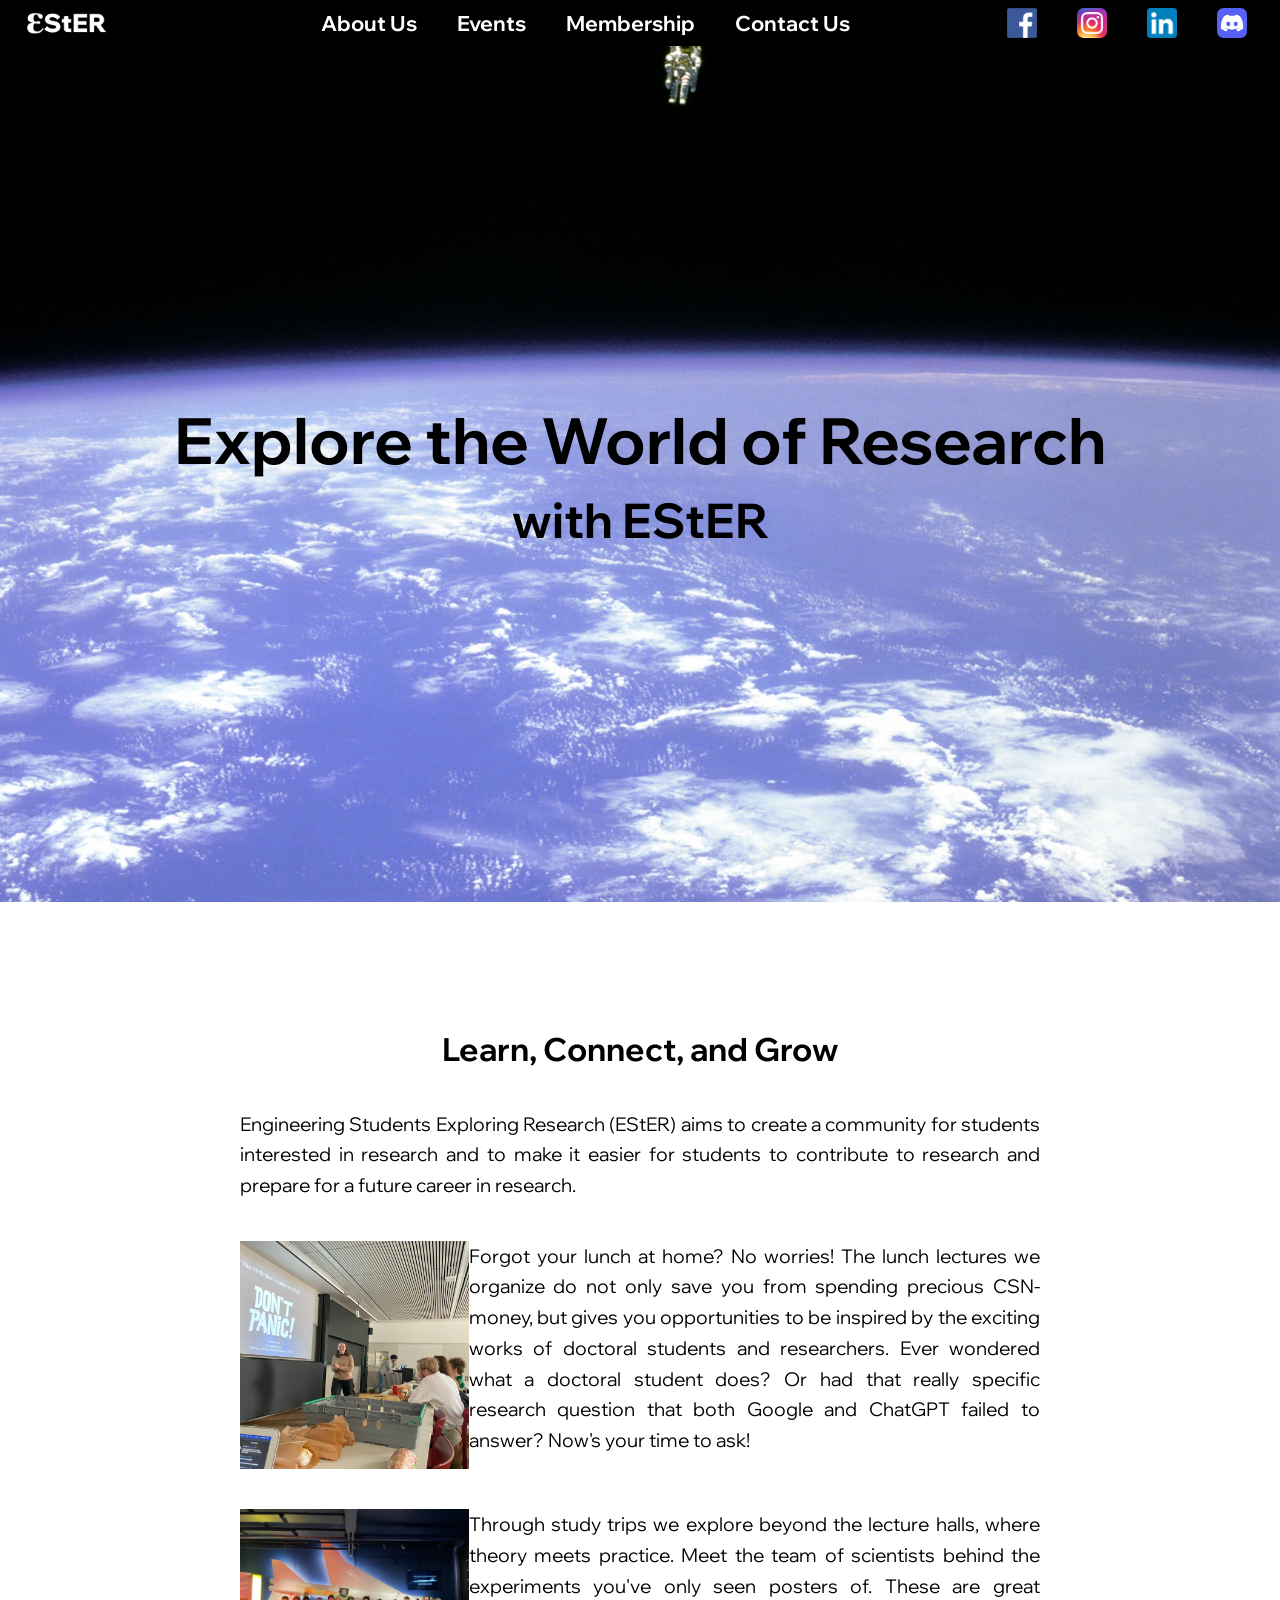
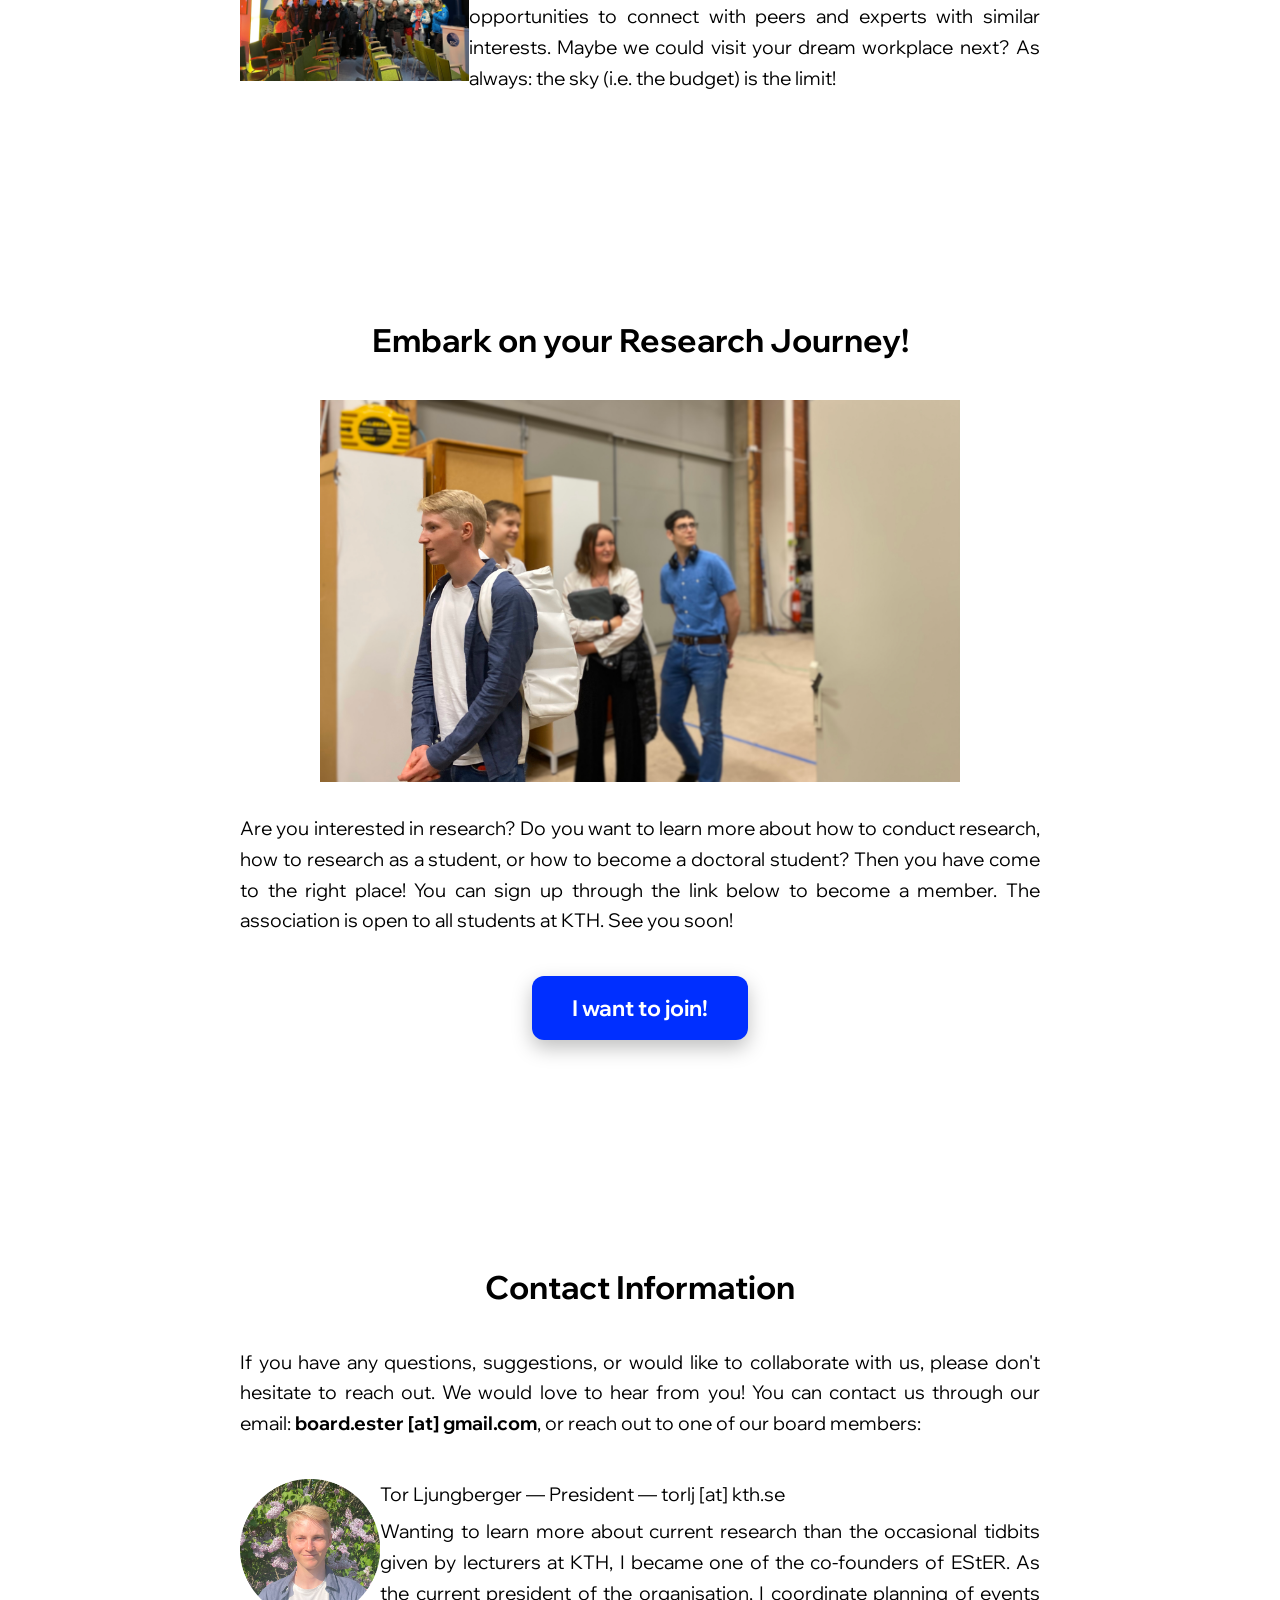
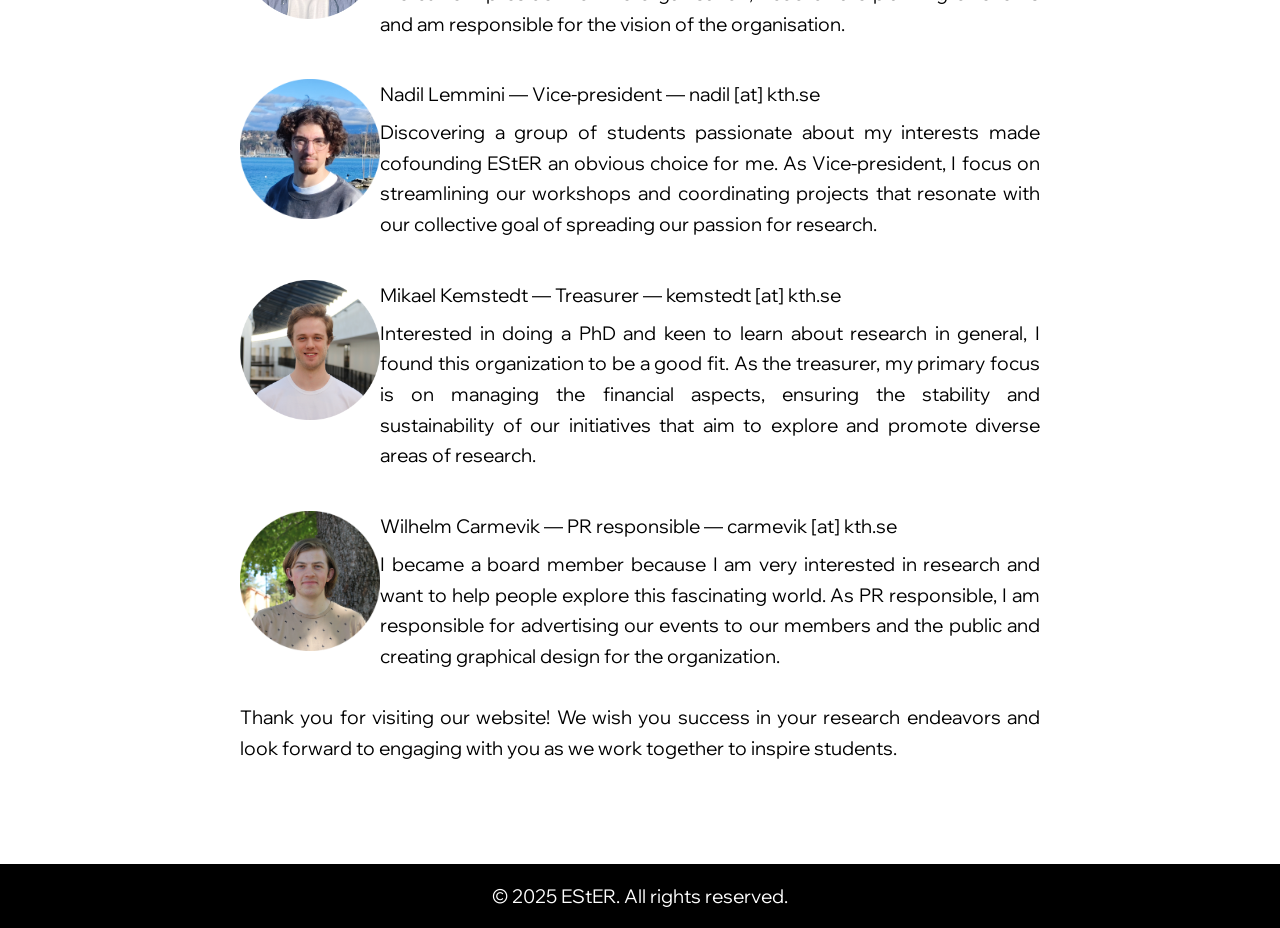
==== index.html @ 5046c877 "Restructuring" ====
<!DOCTYPE html>
<html lang="en">
  <head>
    <meta charset="UTF-8" />
    <meta name="viewport" content="width=device-width, initial-scale=1.0" />
    <title>EStER - Engineering Students Exploring Research</title>
    <link rel="stylesheet" href="css/base.css" />
    <link rel="stylesheet" href="css/header.css" />
    <link rel="stylesheet" href="css/layout.css" />
    <link rel="stylesheet" href="css/styles.css" />
    <script defer src="script.js"></script>
  </head>

  <body>
    <header>
      <div class="header-container">
        <img id="logo" src="assets/images/logo.png" alt="logo" />
        <nav>
          <a href="#AboutUs">About Us</a>
          <a href="events.html">Events</a>
          <a href="#Membership">Membership</a>
          <a href="#ContactUs">Contact Us</a>
          <div class="social-media-links">
            <a href="https://www.facebook.com/ester.kth" target="_blank">
              <img src="assets/images/facebook_icon.png" alt="Facebook" />
            </a>
            <a href="https://www.instagram.com/ester.kth" target="_blank">
              <img src="assets/images/instagram_icon.png" alt="Instagram" />
            </a>
            <a href="https://www.linkedin.com/company/esterkth" target="_blank">
              <img src="assets/images/linkedin_icon.png" alt="LinkedIn" />
            </a>
            <a href="https://discord.gg/nryDUjJguH" target="_blank">
              <img src="assets/images/discord_icon.png" alt="Discord" />
            </a>
            <!-- Add other social media links here -->
          </div>
        </nav>
        <div class="hamburger">
          <div></div>
          <div></div>
          <div></div>
        </div>
      </div>
    </header>
    <main>
      <section class="banner">
        <h1>Explore the World of Research</h1>
        <h2>with EStER</h2>
      </section>
      <section id="AboutUs">
        <h2>Learn, Connect, and Grow</h2>
        <div class="content-wrapper">
          <p>
            Engineering Students Exploring Research (EStER) aims to create a
            community for students interested in research and to make it easier
            for students to contribute to research and prepare for a future
            career in research.
          </p>
          <div class="image-text-container">
            <div>
              <img src="assets/images/lunchlecture.jpg" alt="AboutUsImage" />
            </div>
            <div>
              <p>
                Forgot your lunch at home? No worries! The lunch lectures we
                organize do not only save you from spending precious CSN-money,
                but gives you opportunities to be inspired by the exciting works
                of doctoral students and researchers. Ever wondered what a
                doctoral student does? Or had that really specific research
                question that both Google and ChatGPT failed to answer? Now's
                your time to ask!
              </p>
            </div>
          </div>
          <div class="image-text-container">
            <div>
              <img src="assets/images/studytrip.jpg" alt="AboutUsImage2" />
            </div>
            <div>
              <p>
                Through study trips we explore beyond the lecture halls, where
                theory meets practice. Meet the team of scientists behind the
                experiments you've only seen posters of. These are great
                opportunities to connect with peers and experts with similar
                interests. Maybe we could visit your dream workplace next? As
                always: the sky (i.e. the budget) is the limit!
              </p>
            </div>
          </div>
        </div>
      </section>
      <section id="Membership">
        <h2>Embark on your Research Journey!</h2>
        <div class="content-wrapper">
          <div style="text-align: center">
            <img
              src="assets/images/membership_blurred.jpg"
              alt="MembershipImage"
              style="display: block; margin: 0 auto; height: auto; width: 640px"
            />
          </div>
          <p>
            <br />Are you interested in research? Do you want to learn more
            about how to conduct research, how to research as a student, or how
            to become a doctoral student? Then you have come to the right place!
            You can sign up through the link below to become a member. The
            association is open to all students at KTH. See you soon!
          </p>
          <div
            id="signin-container"
            style="text-align: center; margin-top: 20px"
          >
            <a
              href="https://ebas.ungaforskare.se/blimedlem/EStER"
              class="join-button"
              >I want to join!</a
            >
          </div>
        </div>
      </section>
      <section id="ContactUs">
        <h2>Contact Information</h2>
        <div class="content-wrapper">
          <p>
            If you have any questions, suggestions, or would like to collaborate
            with us, please don't hesitate to reach out. We would love to hear
            from you! You can contact us through our email:
            <strong>board.ester [at] gmail.com</strong>, or reach out to one of
            our board members:<br />
          </p>
          <div class="image-text-container">
            <div>
              <img
                src="assets/images/profilepic_tor.png"
                alt="AboutUsImage"
                style="width: 150px"
              />
            </div>
            <div>
              <p style="margin-bottom: 7px">
                Tor Ljungberger &mdash; President &mdash; torlj [at] kth.se
              </p>
              <p style="margin-top: 0">
                Wanting to learn more about current research than the occasional
                tidbits given by lecturers at KTH, I became one of the
                co-founders of EStER. As the current president of the
                organisation, I coordinate planning of events and am responsible
                for the vision of the organisation.
              </p>
            </div>
          </div>
          <div class="image-text-container">
            <div>
              <img
                src="assets/images/profilepic_nadil.png"
                alt="AboutUsImage"
                style="width: 150px"
              />
            </div>
            <div>
              <p style="margin-bottom: 7px">
                Nadil Lemmini &mdash; Vice-president &mdash; nadil [at] kth.se
              </p>
              <p style="margin-top: 0">
                Discovering a group of students passionate about my interests
                made cofounding EStER an obvious choice for me. As
                Vice-president, I focus on streamlining our workshops and
                coordinating projects that resonate with our collective goal of
                spreading our passion for research.
              </p>
            </div>
          </div>
          <div class="image-text-container">
            <div>
              <img
                src="assets/images/profilepic_mikael.png"
                alt="AboutUsImage"
                style="width: 150px"
              />
            </div>
            <div>
              <p style="margin-bottom: 7px">
                Mikael Kemstedt &mdash; Treasurer &mdash; kemstedt [at] kth.se
              </p>
              <p style="margin-top: 0">
                Interested in doing a PhD and keen to learn about research in
                general, I found this organization to be a good fit. As the
                treasurer, my primary focus is on managing the financial
                aspects, ensuring the stability and sustainability of our
                initiatives that aim to explore and promote diverse areas of
                research.
              </p>
            </div>
          </div>
          <div class="image-text-container">
            <div>
              <img
                src="assets/images/profilepic_wilhelm.png"
                alt="AboutUsImage"
                style="width: 150px"
              />
            </div>
            <div>
              <p style="margin-bottom: 7px">
                Wilhelm Carmevik &mdash; PR responsible &mdash; carmevik [at]
                kth.se
              </p>
              <p style="margin-top: 0">
                I became a board member because I am very interested in research
                and want to help people explore this fascinating world. As PR
                responsible, I am responsible for advertising our events to our
                members and the public and creating graphical design for the
                organization.
              </p>
            </div>
          </div>
        </div>
        <p>
          <br />Thank you for visiting our website! We wish you success in your
          research endeavors and look forward to engaging with you as we work
          together to inspire students.
        </p>
      </section>
    </main>
    <footer>
      <p>&copy; 2025 EStER. All rights reserved.</p>
    </footer>
  </body>
</html>
---- css/base.css ----
@font-face {
  font-family: "WixMadeforDisplay-VariableFont";
  src: url("../assets/fonts/WixMadeforDisplay-VariableFont_wght.ttf");
}

body {
  margin: 0;
  padding: 0;
  font-family: "WixMadeforDisplay-VariableFont";
}


section {
  padding: 100px 0;
}

section h1 {
  text-align: center; 
  font-size: 64px; 
  margin-top: 50px; 
  margin-bottom: 50px; 
}

section h2 {
  font-size: 2em;
  margin-bottom: 40px;
  text-align: center;
}

section p {
  font-size: 1.2em;
  line-height: 1.6;
  max-width: 800px;
  margin: 0 auto;
  text-align: justify;
}


footer {
  background-color: #000000;
  padding: 20px 0;
  color: #fff;
  text-align: center;
}

footer p {
  margin: 0;
  font-size: 1.2em;
}

img {
  max-width: 100%;
  height: auto;
  display: block;
}
---- css/header.css ----
header {
  background-color: #000000;
  font-family: "WixMadeforDisplay-VariableFont";
  color: #ffffff;
  position: fixed;
  top: 0;
  left: 0;
  width: 100%;
  z-index: 10;
}

.header-container {
  display: flex;
  align-items: center;
  position: relative;
  height: 100%;
  padding: 0 220px 0 20px;
}

nav {
  display: flex;
  justify-content: center;
  align-items: center;
  margin: 0 auto;
}

nav a {
  position: relative;
  margin: 10px 20px;
  color: #ffffff;
  text-decoration: none;
  font-weight: bold;
  font-size: 21px;
}

nav a::before,
nav a:hover::before {
  content: "";
  display: inline-block;
  position: absolute;
  bottom: 0;
  left: 0;
  width: 0;
  height: 4px;
  background-color: #002fff;
  transition: width 0.3s ease;
}

nav :not(.active):hover::before {
  width: calc(100% - 6px);
  margin: 0 3px;
}

nav a.active::before {
  width: calc(100% - 6px);
  margin: 0 3px;
}

.hamburger {
  display: none;
  cursor: pointer;
}

.toggle div:nth-child(1) {
  transform: translateY(11px) rotate(45deg);
}

.toggle div:nth-child(2) {
  opacity: 0;
}

.toggle div:nth-child(3) {
  transform: translateY(-11px) rotate(-45deg);
}

#logo {
  width: 90px;
  transition: transform 0.3s ease;
  transition: background-color 0.3s ease;
  cursor: pointer;
}
#logo:hover {
  transform: scale(1.1);
}
.logo-link {
  display: inline-block;
  text-decoration: none;
}

.social-media-links {
  display: flex;
  align-items: center;
  position: absolute;
  right: 1%;
  top: 50%;
  transform: translateY(-50%);
  padding: 0px;
}

.social-media-links img {
  width: 2.2vw;
  min-width: 30px;
  max-width: 40px;
  height: auto;
}

nav .social-media-links a:hover::before {
  width: 0;
}
---- css/layout.css ----
.banner {
  position: relative;
  height: calc(78vh - var(--header-height, 80px));
  margin-top: var(--header-height, 80px);
  display: flex;
  align-items: center;
  justify-content: center;
  flex-direction: column;
  text-align: center;
  background-image: url("../assets/images/background.jpg"); 
  background-size: cover; 
  background-position: center;
}

.banner h1 {
  font-size: 4em;
  margin: 0;
  text-align: center;
  margin-bottom: 10px;
}

.banner h2 {
  font-size: 3em;
  margin: 0;
  text-align: center;
}


.image-text-container {
  display: flex;
  align-items: flex-start;
}

.image-text-container img {
  width: 300px;
  margin-right: 20px; 
  margin-top: 40px; 
  gap: 20px;
}

.content-wrapper {
  max-width: 800px; 
  margin: 0 auto; 
}

.image-text-container p {
  text-align: justify;
  margin-top: 40px; 
}

/* Tablets & tiny computers */
@media screen and (max-width: 1024px) {
  .social-media-links {
    display: flex
    margin-left: 20px;
  }

  nav a {
    font-size: 18px;
  }
}


/* Mobile */
@media screen and (max-width: 768px) {
  .header-container {
    padding: 0 15px;
    justify-content: space-between;

    padding-top: 10px;
    padding-bottom: 10px;
  }

  section {
    padding: 80px 0;
  }

  .hamburger {
    display: flex;
    z-index: 100;
    flex-direction: column;
    justify-content: space-between;
    cursor: pointer;

    
    width: 30px;
    height: 25px;
  }

  
  .hamburger div {
    width: 25px; 
    height: 3px;   
    background-color: white; 
    transition: all 0.3s ease;
  }

  nav {
    position: fixed;
    top: -100%;
    right: 0;
    width: 100%;
    height: 100%;
    background-color: #000;
    flex-direction: column;
    justify-content: center;
    transition: top 0.25s ease-in-out;
    z-index: 99;
  }

  nav.nav-active {
    top: 0;
  }

  nav a {
    font-size: clamp(30px, 7vw, 40px);
    margin: 20px 40px;
  }

  nav .social-media-links {
    position: static; 
    transform: none;
    margin-top: 40px; 

    display: flex;
    justify-content: center;
    gap: clamp(10px, 7vw, 30px);
    width: 100%;
    height: 5%;
  }
  
  nav .social-media-links a {
    margin: 0;
    padding: 0;
    display: inline-flex;
  }

  nav .social-media-links img {
    width: 100%;
    height: 100%;
    display block;
  }

  .banner h1 { font-size: 2.5em; }
  .banner h2 { font-size: 1.8em; }
  section h1 { font-size: 36px; }
  section p { text-align: left; }

  .image-text-container {
      flex-direction: column;
      align-items: center;
  }
  .image-text-container img {
      width: 100%;
      max-width: 300px;
  }
}
---- css/styles.css ----
#signin-container {
  background-image: url("../assets/images/membership_button.jpg");
}

#signin-link {
  text-decoration: none; /* Optional: This will remove the underline from the link */
  color: rgb(
    0,
    0,
    0
  ); /* Change the color of the text to ensure it is visible against your background image */
}

.signin-button {
  display: inline-block;
  padding: 10px 20px;
  background-color: blue;
  color: white;
  text-decoration: none;
  border-radius: 5px;
  font-size: 18px;
  border: none;
  cursor: pointer;
}

.join-button {
  margin-top: 20px;
  display: inline-block;
  padding: 18px 40px;
  background-color: #002fff;
  color: white;
  font-size: 22px;
  font-weight: bold;
  text-decoration: none;
  border-radius: 12px;
  box-shadow: 0 8px 20px rgba(0, 0, 0, 0.25);
  transition: transform 0.2s ease, background-color 0.3s ease;
}

.join-button:hover {
  transform: scale(1.05);
}

.join-button {
  margin-top: 20px;
  display: inline-block;
  padding: 18px 40px; /* bigger padding = bigger button */
  background-color: #002fff; /* bright standout color (orange/red) */
  color: white;
  font-size: 22px; /* larger text */
  font-weight: bold; /* makes it pop */
  text-decoration: none;
  border-radius: 12px; /* rounder edges */
  box-shadow: 0 8px 20px rgba(0, 0, 0, 0.25); /* shadow to "lift" it */
  transition: transform 0.2s ease, background-color 0.3s ease;
}

.join-button:hover {
  /*background-color: #ffffff;      /* darker hover color */
  transform: scale(1.05); /* slight zoom effect */
}
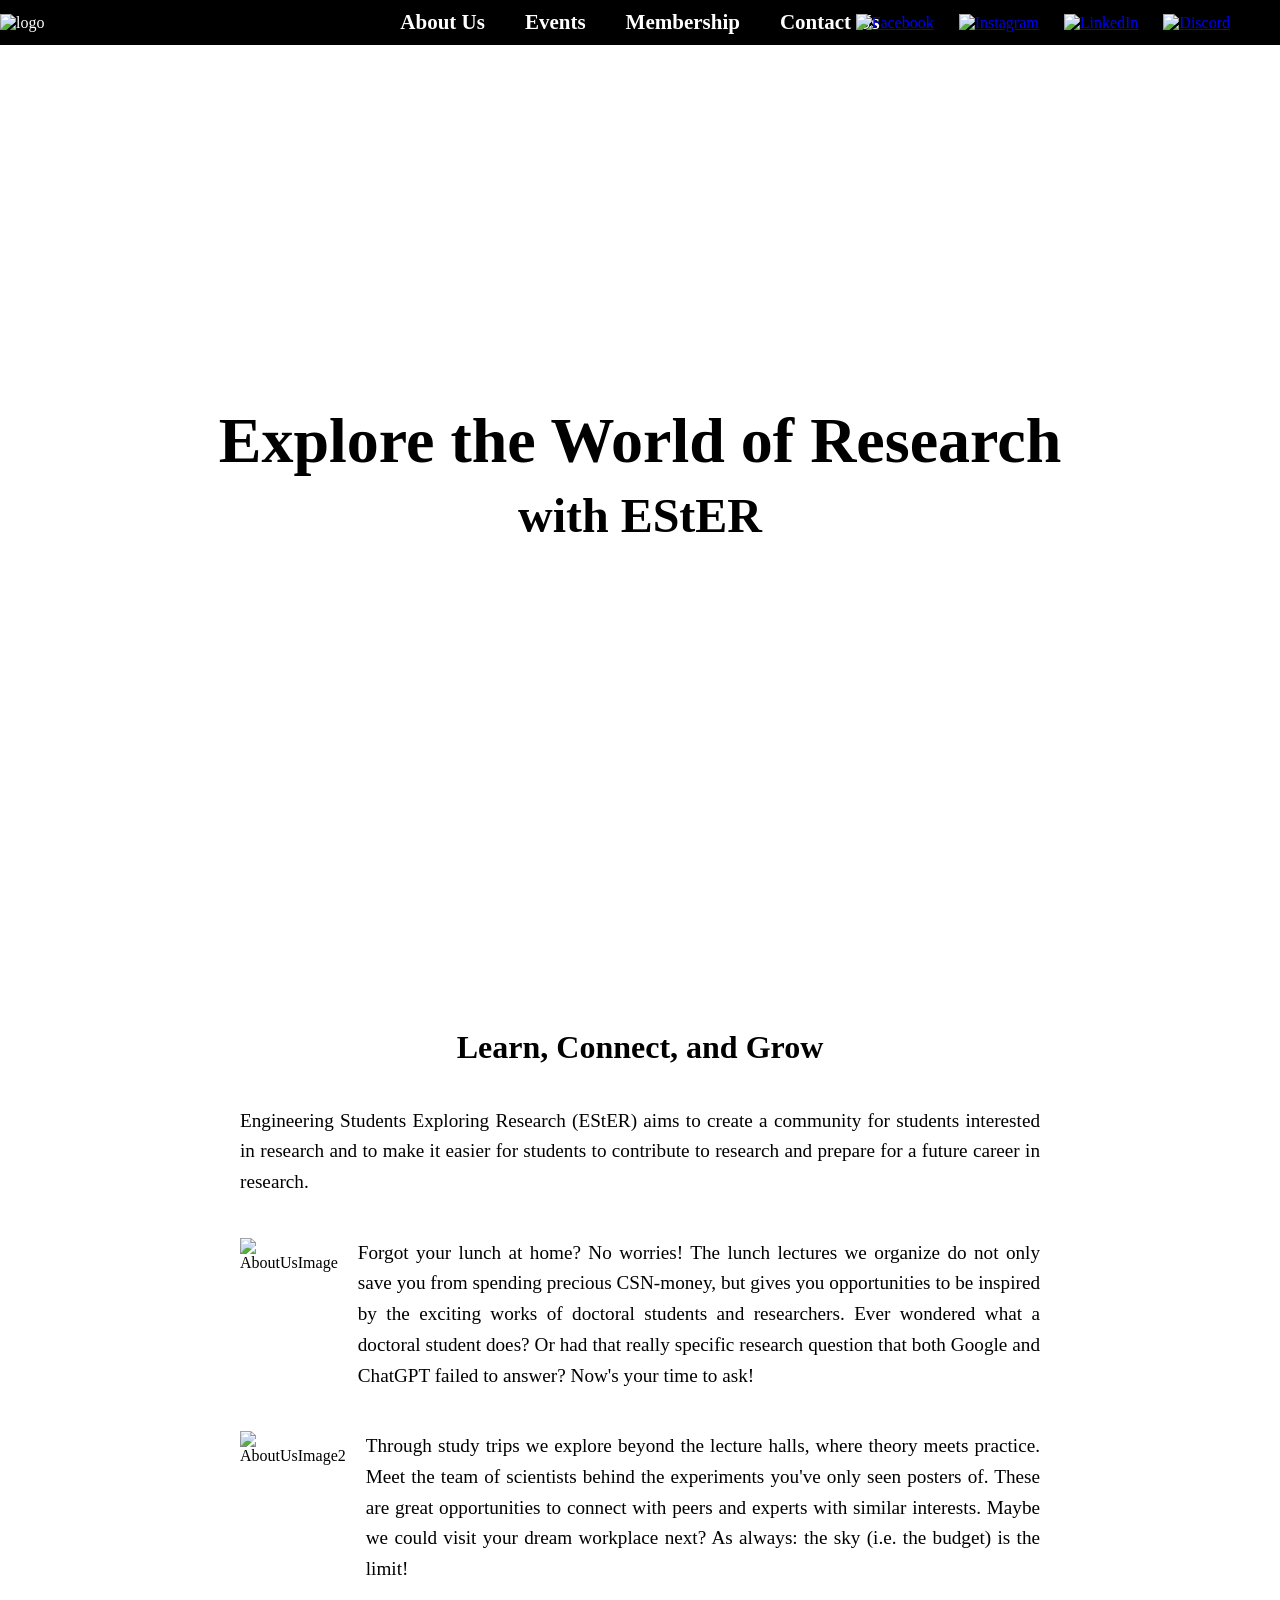
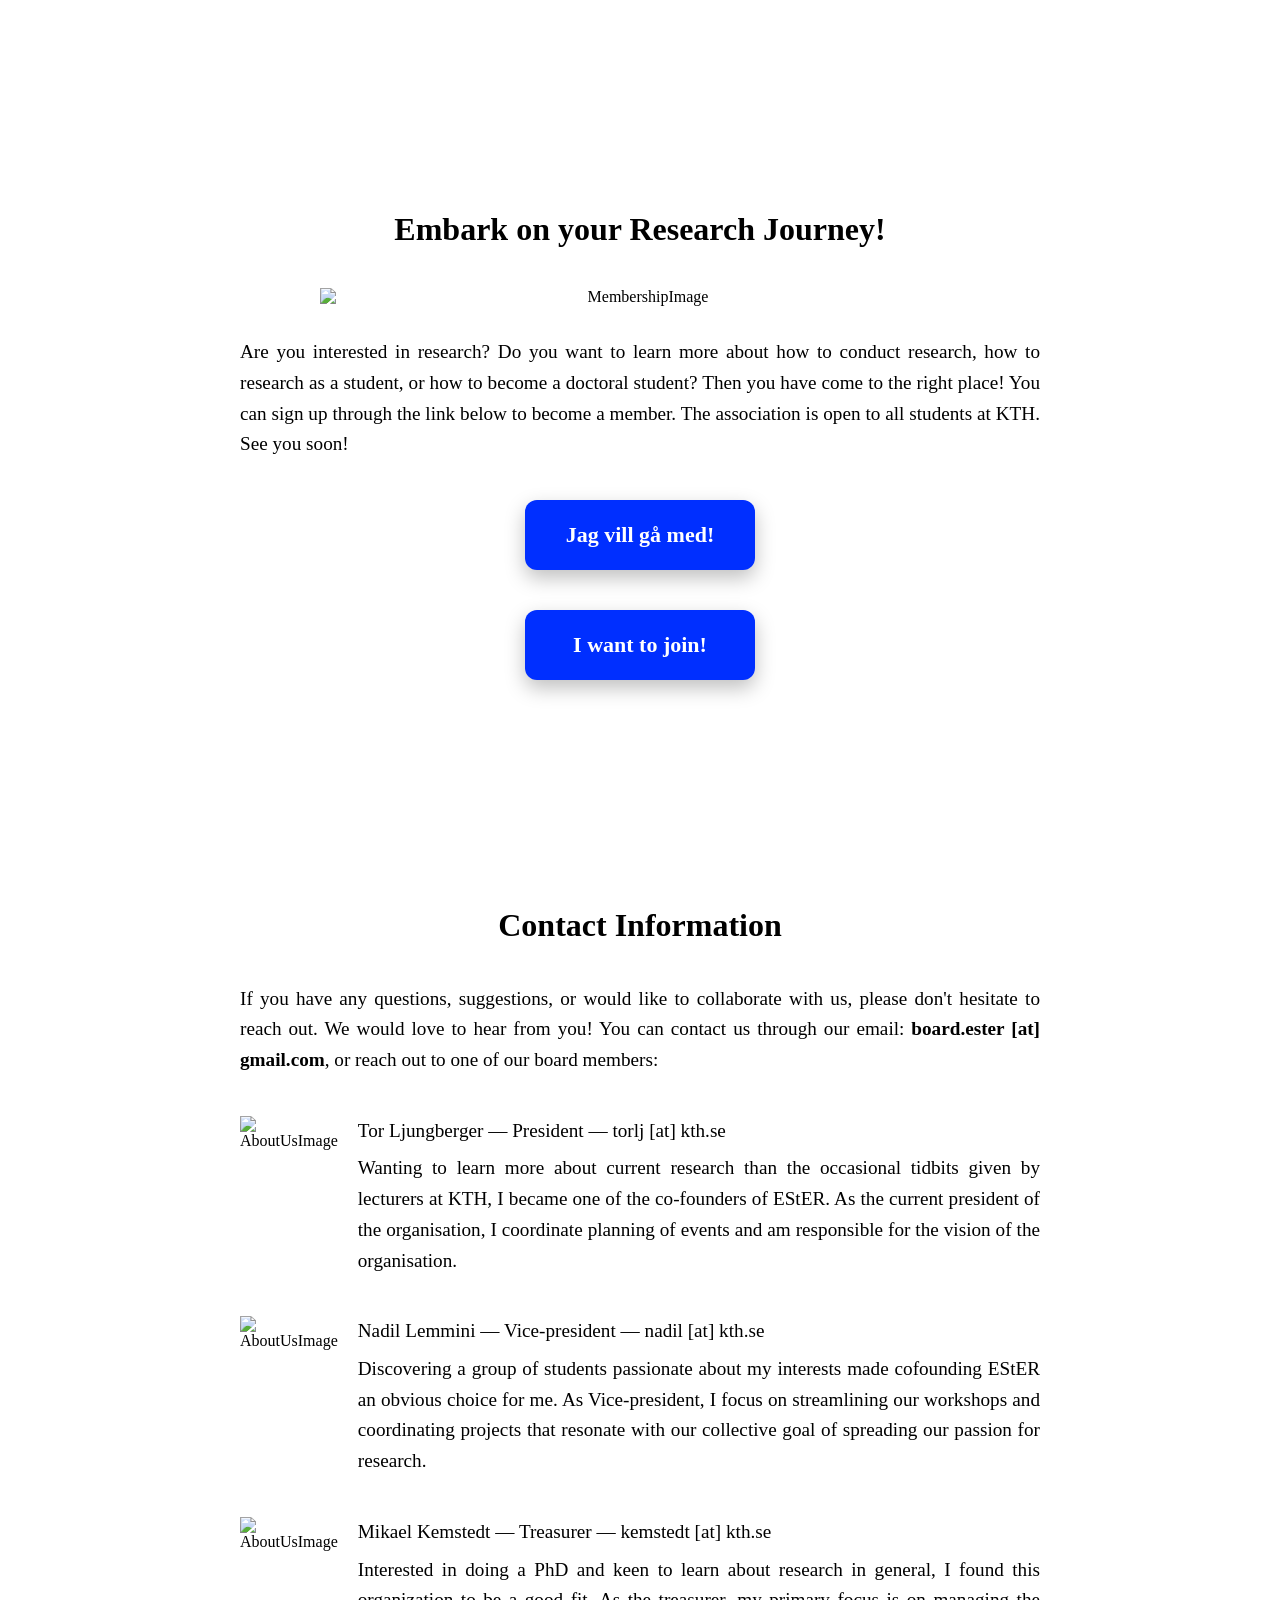
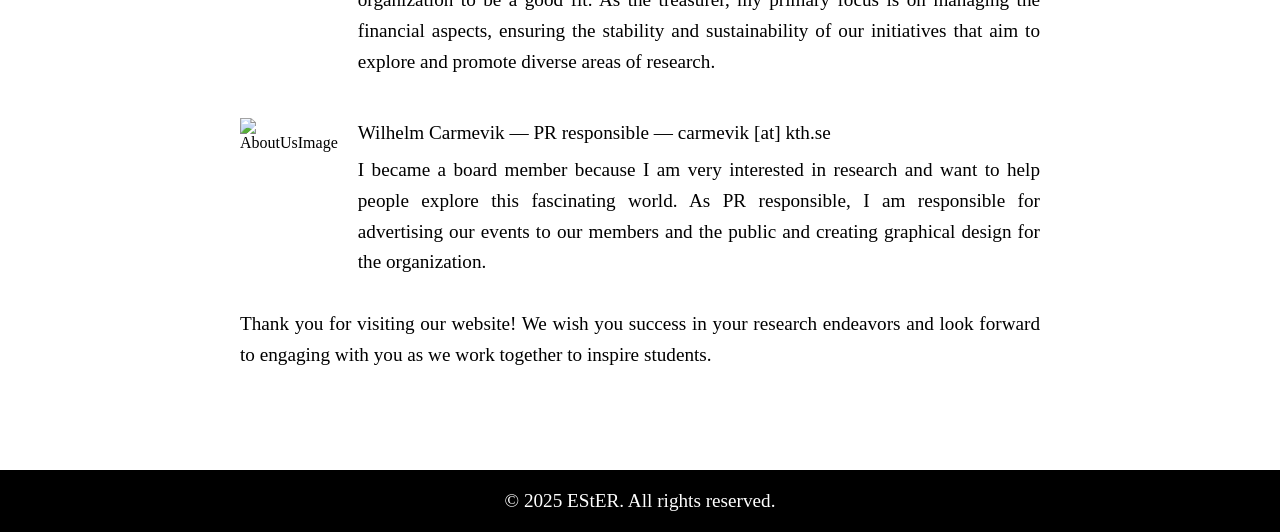
==== commit afee4d82: "Added the two latest events Fixed bug with menu Added the english sign up button" ====
--- a/index.html
+++ b/index.html
@@ -1,45 +1,40 @@
 <!DOCTYPE html>
 <html lang="en">
-  <head>
-    <meta charset="UTF-8" />
-    <meta name="viewport" content="width=device-width, initial-scale=1.0" />
+
+<head>
+    <meta charset="UTF-8">
+    <meta name="viewport" content="width=device-width, initial-scale=1.0">
     <title>EStER - Engineering Students Exploring Research</title>
-    <link rel="stylesheet" href="css/base.css" />
-    <link rel="stylesheet" href="css/header.css" />
-    <link rel="stylesheet" href="css/layout.css" />
-    <link rel="stylesheet" href="css/styles.css" />
+    <link rel="stylesheet" href="styles.css">
     <script defer src="script.js"></script>
-  </head>
+</head>
 
-  <body>
+<body>
     <header>
       <div class="header-container">
-        <img id="logo" src="assets/images/logo.png" alt="logo" />
+        <img id="logo" src="Pictures/logo.png" alt="logo">
         <nav>
           <a href="#AboutUs">About Us</a>
           <a href="events.html">Events</a>
           <a href="#Membership">Membership</a>
           <a href="#ContactUs">Contact Us</a>
-          <div class="social-media-links">
-            <a href="https://www.facebook.com/ester.kth" target="_blank">
-              <img src="assets/images/facebook_icon.png" alt="Facebook" />
-            </a>
-            <a href="https://www.instagram.com/ester.kth" target="_blank">
-              <img src="assets/images/instagram_icon.png" alt="Instagram" />
-            </a>
-            <a href="https://www.linkedin.com/company/esterkth" target="_blank">
-              <img src="assets/images/linkedin_icon.png" alt="LinkedIn" />
-            </a>
-            <a href="https://discord.gg/nryDUjJguH" target="_blank">
-              <img src="assets/images/discord_icon.png" alt="Discord" />
-            </a>
-            <!-- Add other social media links here -->
-          </div>
         </nav>
-        <div class="hamburger">
-          <div></div>
-          <div></div>
-          <div></div>
+        <div style="width:10%;"><!-- This empty div will balance the logo --></div>
+
+        <div class="social-media-links">
+          <a href="https://www.facebook.com/ester.kth" target="_blank">
+            <img src="Pictures/facebook_icon.png" alt="Facebook">
+          </a> 
+          <a href="https://www.instagram.com/ester.kth" target="_blank">
+            <img src="Pictures/instagram_icon.png" alt="Instagram">
+          </a>
+          <a href="https://www.linkedin.com/company/esterkth" target="_blank">
+            <img src="Pictures/linkedin_icon.png" alt="LinkedIn">
+          </a>
+          <a href="https://discord.gg/nryDUjJguH" target="_blank">
+            <img src="Pictures/discord_icon.png" alt="Discord">
+          </a>
+          <!-- Add other social media links here -->
         </div>
       </div>
     </header>
@@ -49,43 +44,24 @@
         <h2>with EStER</h2>
       </section>
       <section id="AboutUs">
-        <h2>Learn, Connect, and Grow</h2>
+        <h2>Learn, Connect, and Grow</h2> 
         <div class="content-wrapper">
-          <p>
-            Engineering Students Exploring Research (EStER) aims to create a
-            community for students interested in research and to make it easier
-            for students to contribute to research and prepare for a future
-            career in research.
-          </p>
+          <p> Engineering Students Exploring Research (EStER) aims to create a community for students interested in research and to make it easier for students to contribute to research and prepare for a future career in research. </p>
           <div class="image-text-container">
             <div>
-              <img src="assets/images/lunchlecture.jpg" alt="AboutUsImage" />
+              <img src="Pictures/lunchlecture.jpg" alt="AboutUsImage">
             </div>
             <div>
-              <p>
-                Forgot your lunch at home? No worries! The lunch lectures we
-                organize do not only save you from spending precious CSN-money,
-                but gives you opportunities to be inspired by the exciting works
-                of doctoral students and researchers. Ever wondered what a
-                doctoral student does? Or had that really specific research
-                question that both Google and ChatGPT failed to answer? Now's
-                your time to ask!
-              </p>
+              <p> Forgot your lunch at home? No worries! The lunch lectures we organize do not only save you from spending precious CSN-money, but gives you opportunities to be inspired by the exciting works of doctoral students and researchers. 
+                Ever wondered what a doctoral student does? Or had that really specific research question that both Google and ChatGPT failed to answer? Now's your time to ask! </p>
             </div>
           </div>
           <div class="image-text-container">
             <div>
-              <img src="assets/images/studytrip.jpg" alt="AboutUsImage2" />
+              <img src="Pictures/studytrip.jpg" alt="AboutUsImage2">
             </div>
             <div>
-              <p>
-                Through study trips we explore beyond the lecture halls, where
-                theory meets practice. Meet the team of scientists behind the
-                experiments you've only seen posters of. These are great
-                opportunities to connect with peers and experts with similar
-                interests. Maybe we could visit your dream workplace next? As
-                always: the sky (i.e. the budget) is the limit!
-              </p>
+              <p> Through study trips we explore beyond the lecture halls, where theory meets practice. Meet the team of scientists behind the experiments you've only seen posters of. These are great opportunities to connect with peers and experts with similar interests. Maybe we could visit your dream workplace next? As always: the sky (i.e. the budget) is the limit! </p>
             </div>
           </div>
         </div>
@@ -93,138 +69,68 @@
       <section id="Membership">
         <h2>Embark on your Research Journey!</h2>
         <div class="content-wrapper">
-          <div style="text-align: center">
-            <img
-              src="assets/images/membership_blurred.jpg"
-              alt="MembershipImage"
-              style="display: block; margin: 0 auto; height: auto; width: 640px"
-            />
+          <div style="text-align: center;">
+            <img src="Pictures/membership_blurred.jpg" alt="MembershipImage" style="display: block; margin: 0 auto; height: auto; width: 640px">
           </div>
           <p>
-            <br />Are you interested in research? Do you want to learn more
-            about how to conduct research, how to research as a student, or how
-            to become a doctoral student? Then you have come to the right place!
-            You can sign up through the link below to become a member. The
-            association is open to all students at KTH. See you soon!
-          </p>
-          <div
-            id="signin-container"
-            style="text-align: center; margin-top: 20px"
-          >
-            <a
-              href="https://ebas.ungaforskare.se/blimedlem/EStER"
-              class="join-button"
-              >I want to join!</a
-            >
-          </div>
+            <br>Are you interested in research? Do you want to learn more about how to conduct research, how to research as a student, or how to become a doctoral student? Then you have come to the right place! You can sign up through the link below to become a member. The association is open to all students at KTH. See you soon!</p>
+              <div id="signin-container" style="text-align: center; margin-top: 20px;">
+                <a href="https://ebas.ungaforskare.se/blimedlem/EStER" 
+                  class="join-button">Jag vill gå med!</a>
+              </div>
+              <div id="signin-container" style="text-align: center; margin-top: 20px;">
+                <a href="https://kthester.github.io/signup.html" 
+                  class="join-button">  I want to join!</a>
+              </div>
         </div>
       </section>
       <section id="ContactUs">
         <h2>Contact Information</h2>
         <div class="content-wrapper">
-          <p>
-            If you have any questions, suggestions, or would like to collaborate
-            with us, please don't hesitate to reach out. We would love to hear
-            from you! You can contact us through our email:
-            <strong>board.ester [at] gmail.com</strong>, or reach out to one of
-            our board members:<br />
-          </p>
+          <p>If you have any questions, suggestions, or would like to collaborate with us, please don't hesitate to reach out. We would love to hear from you! You can contact us through our email: <strong>board.ester [at] gmail.com</strong>, or reach out to one of our board members:<br></p>
           <div class="image-text-container">
             <div>
-              <img
-                src="assets/images/profilepic_tor.png"
-                alt="AboutUsImage"
-                style="width: 150px"
-              />
+              <img src="Pictures/profilepic_tor.png" alt="AboutUsImage" style="width: 150px;">
             </div>
             <div>
-              <p style="margin-bottom: 7px">
-                Tor Ljungberger &mdash; President &mdash; torlj [at] kth.se
-              </p>
-              <p style="margin-top: 0">
-                Wanting to learn more about current research than the occasional
-                tidbits given by lecturers at KTH, I became one of the
-                co-founders of EStER. As the current president of the
-                organisation, I coordinate planning of events and am responsible
-                for the vision of the organisation.
-              </p>
+              <p style="margin-bottom: 7px;"> Tor Ljungberger &mdash; President &mdash; torlj [at] kth.se </p>
+              <p style="margin-top: 0;"> Wanting to learn more about current research than the occasional tidbits given by lecturers at KTH, I became one of the co-founders of EStER. As the current president of the organisation, I coordinate planning of events and am responsible for the vision of the organisation. </p>
             </div>
           </div>
           <div class="image-text-container">
             <div>
-              <img
-                src="assets/images/profilepic_nadil.png"
-                alt="AboutUsImage"
-                style="width: 150px"
-              />
+              <img src="Pictures/profilepic_nadil.png" alt="AboutUsImage" style="width: 150px;">
             </div>
             <div>
-              <p style="margin-bottom: 7px">
-                Nadil Lemmini &mdash; Vice-president &mdash; nadil [at] kth.se
-              </p>
-              <p style="margin-top: 0">
-                Discovering a group of students passionate about my interests
-                made cofounding EStER an obvious choice for me. As
-                Vice-president, I focus on streamlining our workshops and
-                coordinating projects that resonate with our collective goal of
-                spreading our passion for research.
-              </p>
+              <p style="margin-bottom: 7px;"> Nadil Lemmini &mdash; Vice-president &mdash;  nadil [at] kth.se </p>
+              <p style="margin-top: 0;"> Discovering a group of students passionate about my interests made cofounding EStER an obvious choice for me. As Vice-president, I focus on streamlining our workshops and coordinating projects that resonate with our collective goal of spreading our passion for research.</p>
             </div>
           </div>
           <div class="image-text-container">
             <div>
-              <img
-                src="assets/images/profilepic_mikael.png"
-                alt="AboutUsImage"
-                style="width: 150px"
-              />
+              <img src="Pictures/profilepic_mikael.png" alt="AboutUsImage" style="width: 150px;">
             </div>
             <div>
-              <p style="margin-bottom: 7px">
-                Mikael Kemstedt &mdash; Treasurer &mdash; kemstedt [at] kth.se
-              </p>
-              <p style="margin-top: 0">
-                Interested in doing a PhD and keen to learn about research in
-                general, I found this organization to be a good fit. As the
-                treasurer, my primary focus is on managing the financial
-                aspects, ensuring the stability and sustainability of our
-                initiatives that aim to explore and promote diverse areas of
-                research.
-              </p>
+              <p style="margin-bottom: 7px;"> Mikael Kemstedt &mdash; Treasurer &mdash;  kemstedt [at] kth.se </p>
+              <p style="margin-top: 0;"> Interested in doing a PhD and keen to learn about research in general, I found this organization to be a good fit. As the treasurer, my primary focus is on managing the financial aspects, ensuring the stability and sustainability of our initiatives that aim to explore and promote diverse areas of research.</p>
             </div>
           </div>
           <div class="image-text-container">
             <div>
-              <img
-                src="assets/images/profilepic_wilhelm.png"
-                alt="AboutUsImage"
-                style="width: 150px"
-              />
+              <img src="Pictures/profilepic_wilhelm.png" alt="AboutUsImage" style="width: 150px;">
             </div>
             <div>
-              <p style="margin-bottom: 7px">
-                Wilhelm Carmevik &mdash; PR responsible &mdash; carmevik [at]
-                kth.se
-              </p>
-              <p style="margin-top: 0">
-                I became a board member because I am very interested in research
-                and want to help people explore this fascinating world. As PR
-                responsible, I am responsible for advertising our events to our
-                members and the public and creating graphical design for the
-                organization.
+              <p style="margin-bottom: 7px;"> Wilhelm Carmevik &mdash; PR responsible &mdash;  carmevik [at] kth.se </p>
+              <p style="margin-top: 0;"> I became a board member because I am very interested in research and want to help people explore this fascinating world. As PR responsible, I am responsible for advertising our events to our members and the public and creating graphical design for the organization.
               </p>
             </div>
           </div>
         </div>
-        <p>
-          <br />Thank you for visiting our website! We wish you success in your
-          research endeavors and look forward to engaging with you as we work
-          together to inspire students.
-        </p>
+        <p><br>Thank you for visiting our website! We wish you success in your research endeavors and look forward to engaging with you as we work together to inspire students.</p>
       </section>
     </main>
     <footer>
-      <p>&copy; 2025 EStER. All rights reserved.</p>
+       <p>&copy; 2025 EStER. All rights reserved.</p>
     </footer>
   </body>
 </html>
--- a/styles.css
+++ b/styles.css
@@ -0,0 +1,402 @@
+@font-face {
+font-family: 'WixMadeforDisplay-VariableFont';
+src: url('WixMadeforDisplay-VariableFont_wght.ttf')
+}
+body {
+margin: 0;
+padding: 0;
+font-family: 'WixMadeforDisplay-VariableFont';
+}
+/* Header styles */
+header {
+background-color: #000000;
+font-family: 'WixMadeforDisplay-VariableFont';
+color: #ffffff;
+position: fixed;
+top: 0;
+left: 0;
+width: 100%;
+z-index: 10;
+}
+.header-container {
+display: flex;
+justify-content: space-between;
+align-items: center;
+position: relative;
+height: 100%;
+}
+/* Navigation links */
+nav {
+position: relative;
+display: flex;
+justify-content: center;
+align-items: center;
+}
+nav a {
+position: relative;
+margin: 0 0px;
+padding: 10px 20px;
+color: #ffffff;
+text-decoration: none;
+font-weight: bold;
+font-size: 21px;
+}
+nav a::before, nav a:hover::before {
+content: '';
+display: inline-block;
+position: absolute;
+bottom: 0;
+left: 0;
+width: 0;
+height: 4px;
+background-color: #002fff; /* 46b2ff#1017a7*/
+}
+nav :not(.active):hover::before {
+width: calc(100% - 6px);
+margin: 0 3px;
+background-color: #002fffa9; /* Change this color for the hover line */
+}
+nav a.active::before {
+position: absolute;
+width: calc(100% - 6px);
+margin: 0 3px;
+right: auto;
+}
+
+
+/* kill the gray/white click highlight */
+nav a,
+nav a:hover,
+nav a:active,
+nav a:focus {
+  background: transparent !important;
+  box-shadow: none !important;
+}
+
+/* accessibility: show outline only for keyboard navigation */
+nav a:focus {
+  outline: none;
+}
+nav a:focus-visible {
+  outline: 2px solid #002fff;
+  outline-offset: 4px;
+}
+
+/* avoid mobile tap highlight */
+nav {
+  -webkit-tap-highlight-color: transparent;
+}
+
+
+
+/* Logo */
+#logo {
+width: 10%;
+transition: size 0.5s;
+transition: background-color 0.3s ease;
+cursor: pointer;
+}
+#logo:hover {
+transform: scale(1.1);
+}
+.logo-link {
+display: inline-block;
+text-decoration: none;
+}
+/* Section styles */
+section {
+padding: 100px 0;
+}
+section h2 {
+font-size: 2em;
+margin-bottom: 40px;
+text-align: center;
+}
+section p {
+font-size: 1.2em;
+line-height: 1.6;
+max-width: 800px;
+margin: 0 auto;
+text-align: justify;
+}
+
+#signin-container {
+    background-image: url('Pictures/membership_button.jpg');
+}
+#signin-link {
+    text-decoration: none;  /* Optional: This will remove the underline from the link */
+    color: rgb(0, 0, 0);  /* Change the color of the text to ensure it is visible against your background image */
+}
+.signin-button {
+    display: inline-block;
+    padding: 10px 20px;
+    background-color: blue;
+    color: white;
+    text-decoration: none;
+    border-radius: 5px;
+    font-size: 18px;
+    border: none;
+    cursor: pointer;
+}
+
+
+/* Banner styles */
+.banner {
+position: relative;
+height: calc(78vh - var(--header-height, 80px));
+margin-top: var(--header-height, 80px);
+display: flex;
+align-items: center;
+justify-content: center;
+flex-direction: column;
+text-align: center;
+background-image: url('Pictures/background.jpg'); /* Replace with your image path */
+background-size: cover; /* This will make sure the image covers the whole element */
+background-position: center;
+}
+.banner h1 {
+font-size: 4em;
+margin: 0;
+text-align: center;
+margin-bottom: 10px;
+}
+.banner h2 {
+font-size: 3em;
+margin: 0;
+text-align: center;
+}
+/* Image and text layout */
+.image-text-container {
+display: flex;
+align-items: flex-start;
+}
+.image-text-container img {
+width: 300px; /* Adjust the width as needed */
+margin-right: 20px; /* Adjust the spacing between the image and text */
+margin-top: 40px; /* Adjust as needed for more or less space */
+}
+.content-wrapper {
+max-width: 800px; /* Adjust as needed, this should match the width of your text blocks */
+margin: 0 auto; /* This centers the content-wrapper */
+}
+/* Center the image to the left */
+.image-text-container p {
+text-align: justify;
+margin-top: 40px; /* Adjust as needed for more or less space */
+}
+/* Footer styles */
+footer {
+background-color: #000000;
+padding: 20px 0;
+color: #fff;
+text-align: center;
+}
+footer p {
+margin: 0;
+font-size: 1.2em;
+}
+
+.event-images {
+    display: flex;
+    justify-content: center; /* Centers children horizontally */
+    align-items: center; /* Centers children vertically (if you have varying image heights) */
+    flex-wrap: wrap; /* Allows images to wrap onto the next line */
+    gap: 10px; /* Optional: Adds some space between the images */
+}
+
+.event-images img {
+    max-width: 25%; /* Ensures images are responsive and do not overflow their container */
+    height: auto; /* Maintains aspect ratio */
+}
+
+.event-details h2 {
+    margin-bottom: 10px; /* Adjusts the space between the title and the date */
+    text-align: center; /* Centers the title if desired */
+}
+
+.event-details .event-date {
+    margin-top: 0;
+    margin-bottom: 20px; /* Adjusts the space between the date and the description */
+    text-align: center; /* Centers the date if desired */
+    font-size: 1.5em; /* Adjusts the size of the date text if needed */
+}
+
+.event-description {
+    margin-bottom: 125px; /* Adjust this value to achieve the desired spacing */
+}
+
+section h1 {
+    text-align: center; /* Centers the title text */
+    font-size: 64px; /* Increases the font size, adjust as needed */
+    margin-top: 50px; /* Adds space above the title, adjust as needed */
+    margin-bottom: 50px; /* Adds space below the title, adjust as needed */
+}
+
+/* SOCIAL MEDIA ICONS */
+
+.social-media-links {
+    position: absolute;
+    right: 50px;
+    top: 50%;
+    transform: translateY(-50%);
+    display: flex;
+    align-items: center;
+}
+  
+.social-media-links a {
+    margin-left: 25px; /* Space between icons */
+}
+  
+.social-media-links img {
+    width: 40px; /* Adjust size as needed */
+    height: auto;
+}
+
+
+            /* EVENT PAGE SLIDESHOW */
+.event-content {
+    display: flex;
+    flex-wrap: wrap; /* Allows the content to wrap onto the next line */
+    justify-content: space-between; /* Spaces out the content evenly */
+    align-items: stretch; /* Aligns items to the top */
+    margin-left: auto; /* Centers the content horizontally */
+    margin-right: auto; /* Centers the content horizontally */
+    max-width: 1200px; /* Adjust the max width as needed */
+    padding: 0 20px; /* Adds padding to the left and right */
+    background-color: #e9e9e9; /* This will set the background color to gray */
+    border-radius: 5px; /* Optional: adds rounded corners to the container */
+    overflow: hidden; /* Ensures the content does not overflow the rounded corners */
+    margin-bottom: 30px;
+    
+}
+
+
+@media only screen and (max-width: 600px) {
+    .event-slideshow, .event-details {
+        margin-bottom: 20px; /* Adds space between the units on smaller screens */
+    }
+}
+
+
+.event-slideshow {
+    flex-basis: calc(30% - 40px); /* Adjusts the width minus the margin */
+    margin: 20px 20px 20px 0;
+}
+
+.event-details {
+    flex: 1; /* Takes up the remaining space */
+    padding-left: 10px; /* Keeps some space inside the details section */
+    padding-right: 10px;
+}
+
+/* Slideshow container */
+.slideshow-container {
+  max-width: 100%;
+  position: relative;
+  margin: auto;
+}
+
+/* Hide the images by default */
+.mySlides {
+    display: none;
+}
+
+/* Next & previous buttons */
+.prev, .next {
+    cursor: pointer;
+    position: absolute;
+    top: 50%;
+    width: auto;
+    padding: 16px;
+    margin-top: -22px;
+    color: white;
+    font-weight: bold;
+    font-size: 18px;
+    transition: 0.6s ease;
+    border-radius: 0 3px 3px 0;
+    user-select: none;
+}
+
+/* Position the "next button" to the right */
+.next {
+    right: 0;
+    border-radius: 3px 0 0 3px;
+}
+
+/* On hover, add a black background color with a little bit see-through */
+.prev:hover, .next:hover {
+    background-color: rgba(0,0,0,0.8);
+}
+
+/* Caption text */
+.text {
+    color: #f2f2f2;
+    font-size: 15px;
+    padding: 8px 12px;
+    position: absolute;
+    bottom: 8px;
+    width: 100%;
+    text-align: center;
+}
+
+/* Number text (1/3 etc) */
+.numbertext {
+    color: #f2f2f2;
+    font-size: 12px;
+    padding: 8px 12px;
+    position: absolute;
+    top: 0;
+}
+
+/* The dots/bullets/indicators */
+.dot {
+    cursor: pointer;
+    height: 15px;
+    width: 15px;
+    margin: 0 2px;
+    background-color: #bbb;
+    border-radius: 50%;
+    display: inline-block;
+    transition: background-color 0.1s ease;
+}
+
+.active, .dot:hover {
+    background-color: #717171;
+}
+
+@keyframes fade {
+    from {opacity: .4} 
+    to {opacity: 1}
+}
+
+/* On smaller screens, you might want to decrease the size of the slideshow and the details section */
+@media only screen and (max-width: 600px) {
+    .event-content {
+        flex-direction: column;
+    }
+    .event-details {
+        order: 1; /* This will ensure that the text appears after the image on smaller screens */
+    }
+}
+
+.join-button {
+  margin-top: 20px;
+  display: inline-flex;      
+  align-items: center;       /* vertical centering */
+  justify-content: center;   /* horizontal centering */
+  height: 70px;              /* FIXED vertical size */
+  width: 230px;              /* optional: same width too */
+  
+  background-color: #002fff;
+  color: white;
+  font-size: 22px;
+  font-weight: bold;
+  text-decoration: none;
+  border-radius: 12px;
+  box-shadow: 0 8px 20px rgba(0,0,0,0.25);
+  transition: transform 0.2s ease, background-color 0.3s ease;
+}
+  .join-button:hover {
+    /*background-color: #ffffff;      /* darker hover color */
+    transform: scale(1.05);         /* slight zoom effect */
+  }
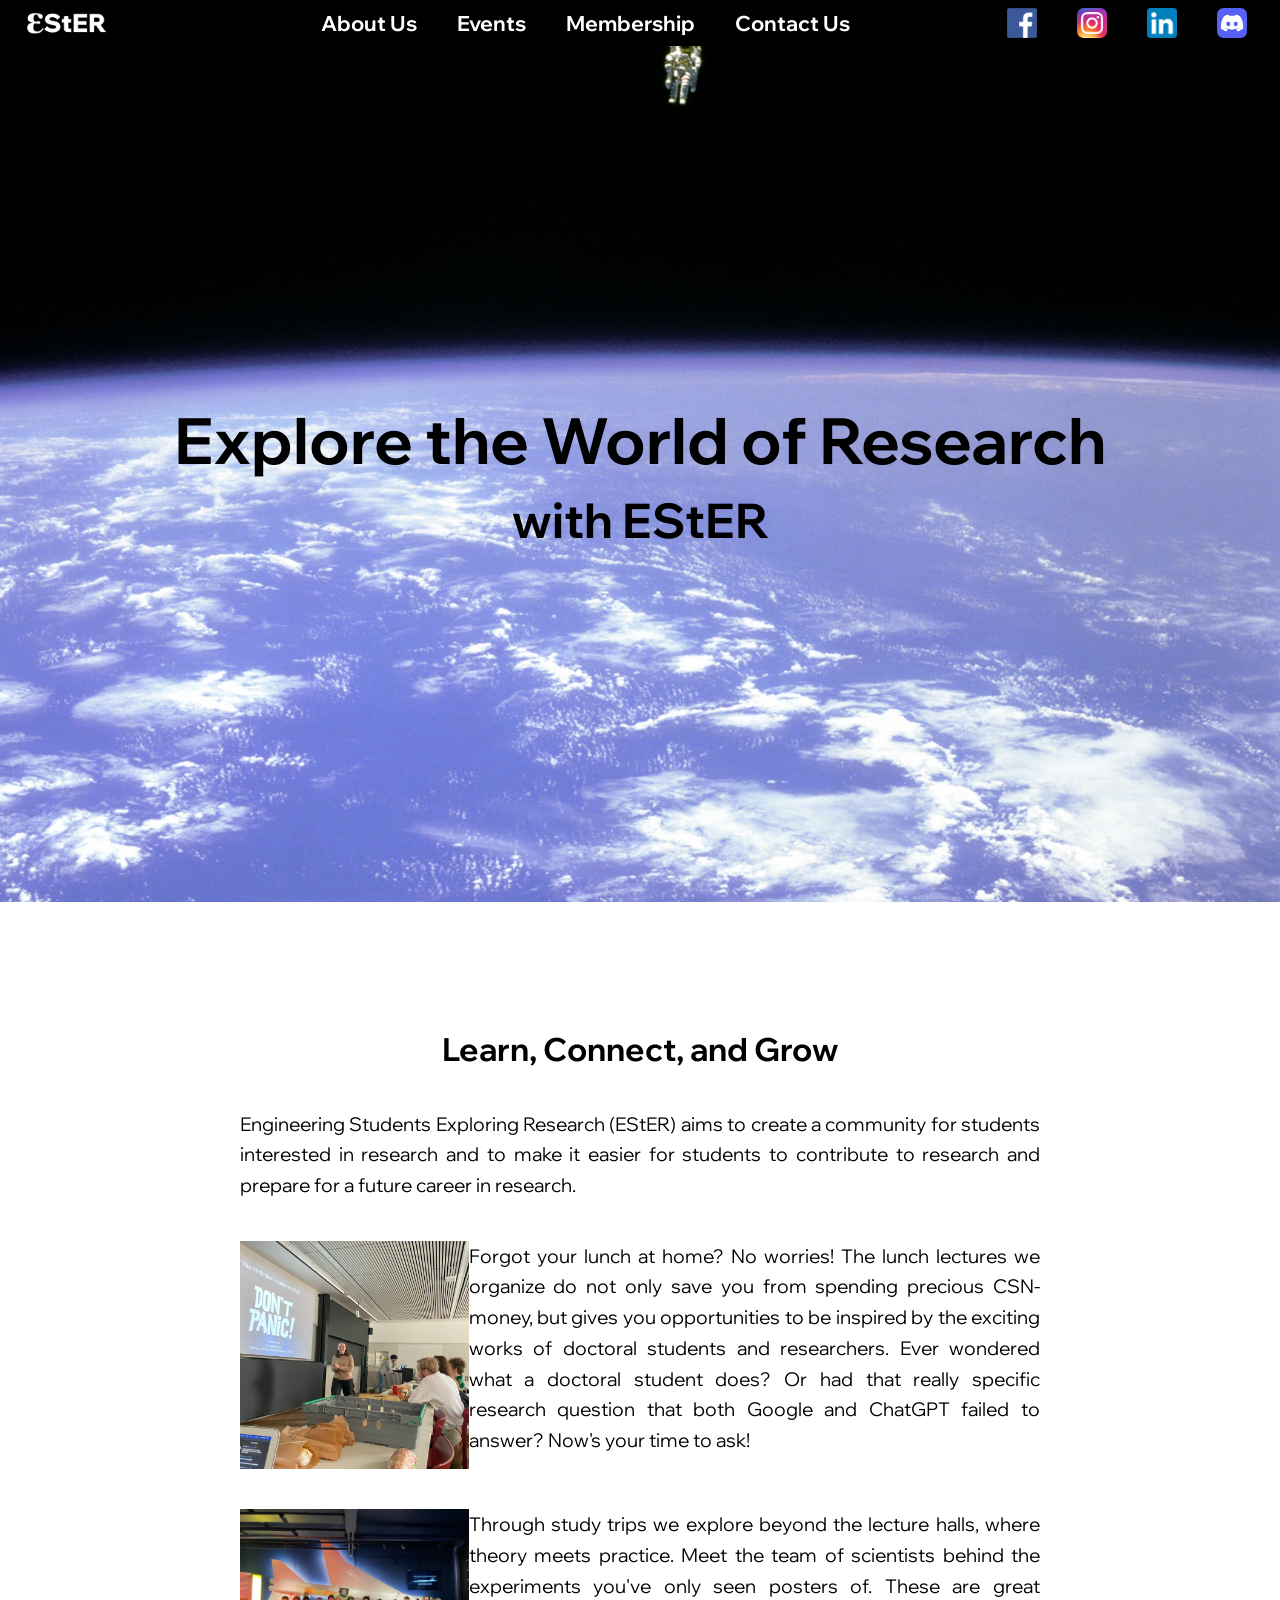
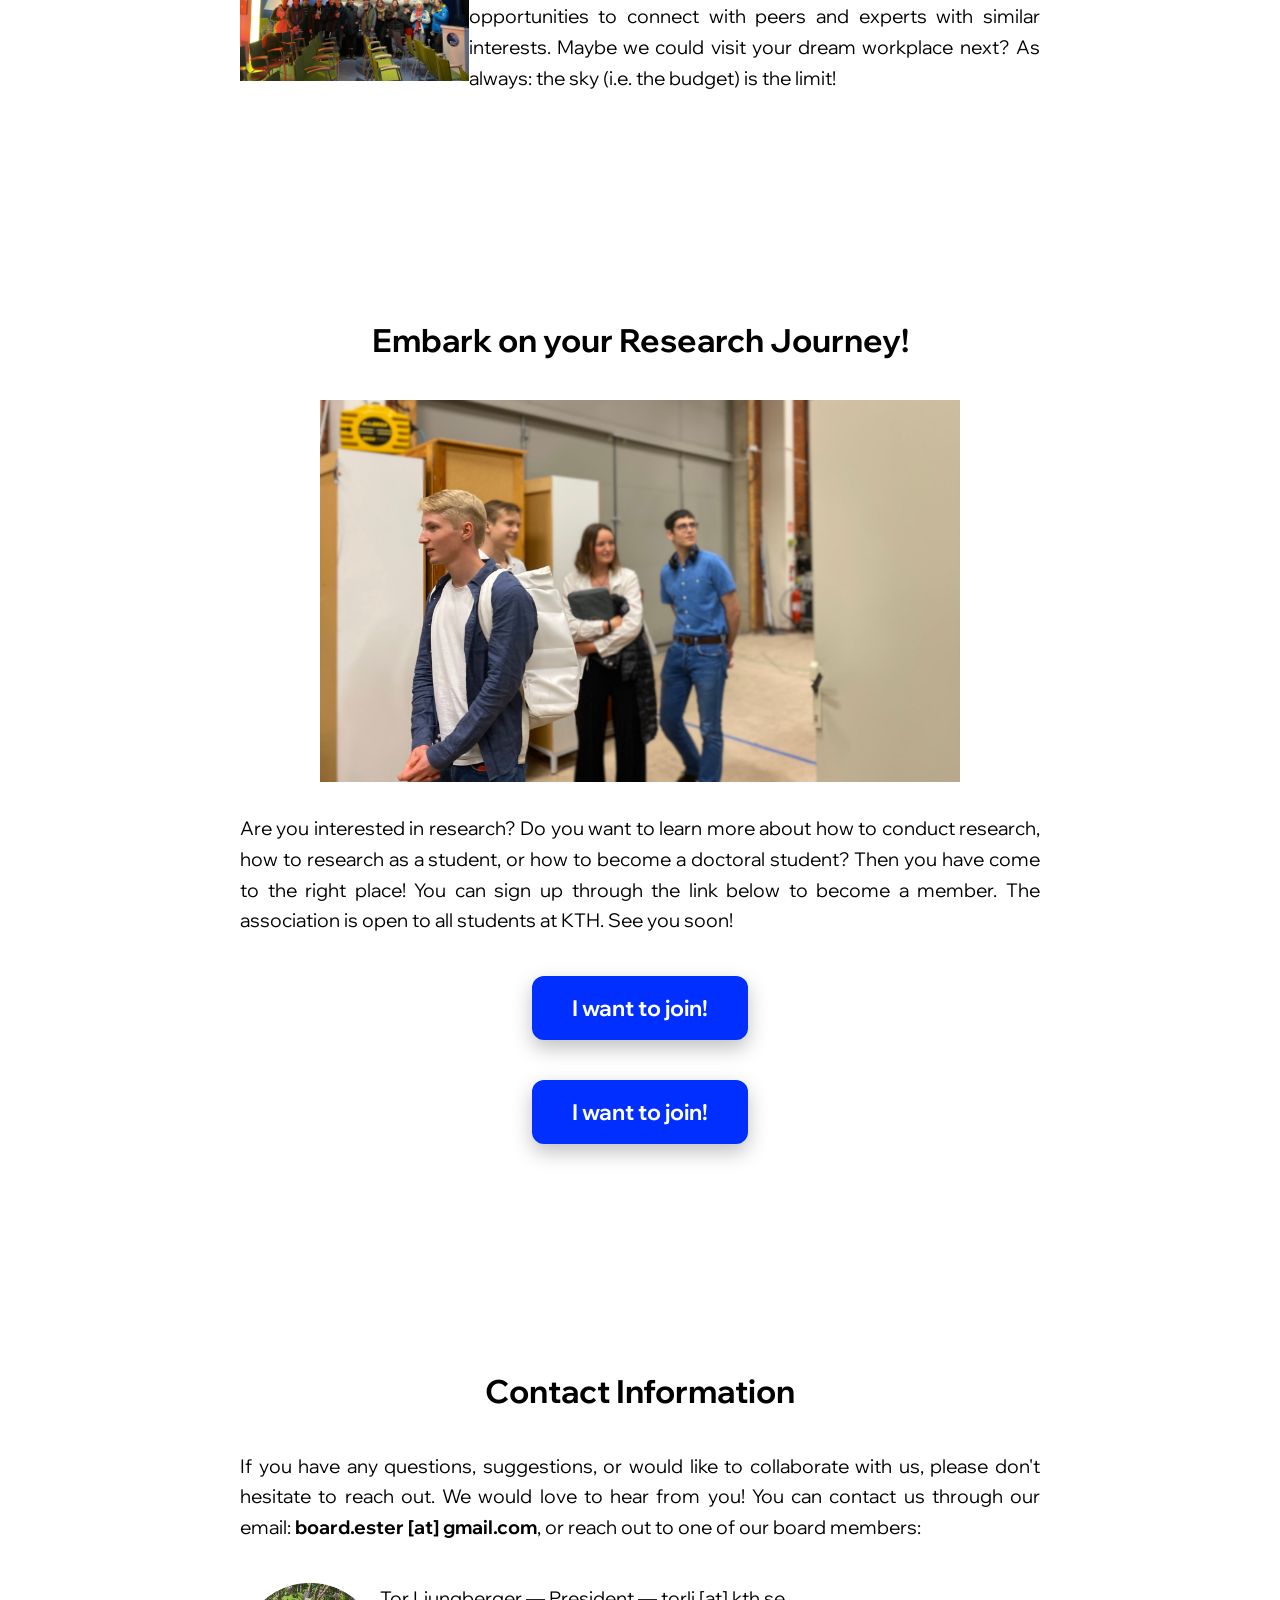
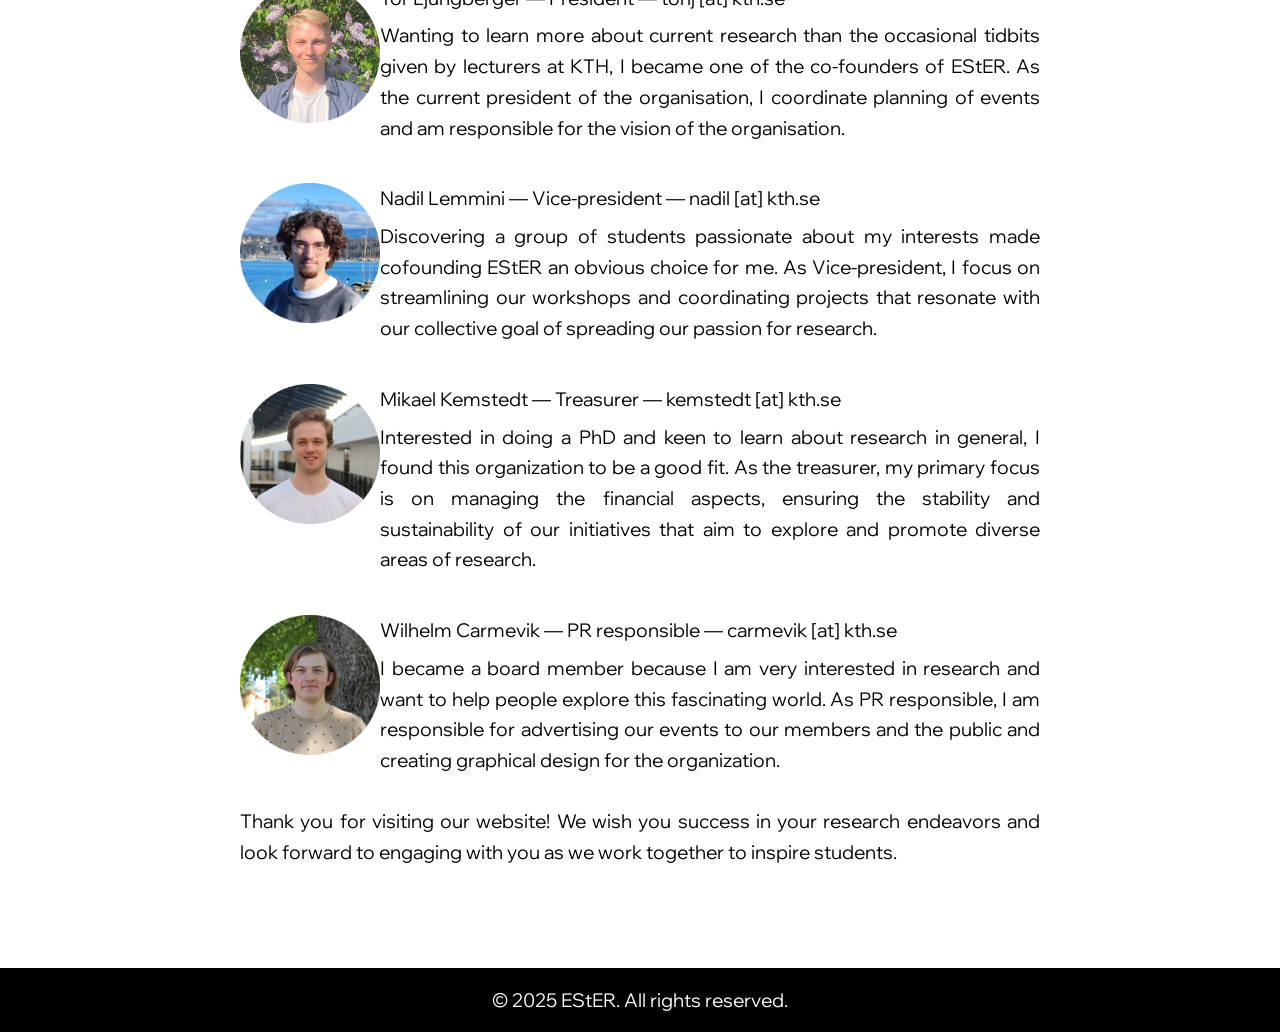
==== commit 1a0950d7: "Updated site contents" ====
--- a/index.html
+++ b/index.html
@@ -1,40 +1,45 @@
 <!DOCTYPE html>
 <html lang="en">
+  <head>
+    <meta charset="UTF-8" />
+    <meta name="viewport" content="width=device-width, initial-scale=1.0" />
+    <title>EStER - Engineering Students Exploring Research</title>
+    <link rel="stylesheet" href="css/base.css" />
+    <link rel="stylesheet" href="css/header.css" />
+    <link rel="stylesheet" href="css/layout.css" />
+    <link rel="stylesheet" href="css/styles.css" />
+    <script defer src="script.js"></script>
+  </head>
 
-<head>
-    <meta charset="UTF-8">
-    <meta name="viewport" content="width=device-width, initial-scale=1.0">
-    <title>EStER - Engineering Students Exploring Research</title>
-    <link rel="stylesheet" href="styles.css">
-    <script defer src="script.js"></script>
-</head>
-
-<body>
+  <body>
     <header>
       <div class="header-container">
-        <img id="logo" src="Pictures/logo.png" alt="logo">
+        <img id="logo" src="assets/images/logo.png" alt="logo" />
         <nav>
           <a href="#AboutUs">About Us</a>
           <a href="events.html">Events</a>
           <a href="#Membership">Membership</a>
           <a href="#ContactUs">Contact Us</a>
+          <div class="social-media-links">
+            <a href="https://www.facebook.com/ester.kth" target="_blank">
+              <img src="assets/images/facebook_icon.png" alt="Facebook" />
+            </a>
+            <a href="https://www.instagram.com/ester.kth" target="_blank">
+              <img src="assets/images/instagram_icon.png" alt="Instagram" />
+            </a>
+            <a href="https://www.linkedin.com/company/esterkth" target="_blank">
+              <img src="assets/images/linkedin_icon.png" alt="LinkedIn" />
+            </a>
+            <a href="https://discord.gg/nryDUjJguH" target="_blank">
+              <img src="assets/images/discord_icon.png" alt="Discord" />
+            </a>
+            <!-- Add other social media links here -->
+          </div>
         </nav>
-        <div style="width:10%;"><!-- This empty div will balance the logo --></div>
-
-        <div class="social-media-links">
-          <a href="https://www.facebook.com/ester.kth" target="_blank">
-            <img src="Pictures/facebook_icon.png" alt="Facebook">
-          </a> 
-          <a href="https://www.instagram.com/ester.kth" target="_blank">
-            <img src="Pictures/instagram_icon.png" alt="Instagram">
-          </a>
-          <a href="https://www.linkedin.com/company/esterkth" target="_blank">
-            <img src="Pictures/linkedin_icon.png" alt="LinkedIn">
-          </a>
-          <a href="https://discord.gg/nryDUjJguH" target="_blank">
-            <img src="Pictures/discord_icon.png" alt="Discord">
-          </a>
-          <!-- Add other social media links here -->
+        <div class="hamburger">
+          <div></div>
+          <div></div>
+          <div></div>
         </div>
       </div>
     </header>
@@ -44,24 +49,43 @@
         <h2>with EStER</h2>
       </section>
       <section id="AboutUs">
-        <h2>Learn, Connect, and Grow</h2> 
+        <h2>Learn, Connect, and Grow</h2>
         <div class="content-wrapper">
-          <p> Engineering Students Exploring Research (EStER) aims to create a community for students interested in research and to make it easier for students to contribute to research and prepare for a future career in research. </p>
-          <div class="image-text-container">
-            <div>
-              <img src="Pictures/lunchlecture.jpg" alt="AboutUsImage">
-            </div>
-            <div>
-              <p> Forgot your lunch at home? No worries! The lunch lectures we organize do not only save you from spending precious CSN-money, but gives you opportunities to be inspired by the exciting works of doctoral students and researchers. 
-                Ever wondered what a doctoral student does? Or had that really specific research question that both Google and ChatGPT failed to answer? Now's your time to ask! </p>
-            </div>
-          </div>
-          <div class="image-text-container">
-            <div>
-              <img src="Pictures/studytrip.jpg" alt="AboutUsImage2">
-            </div>
-            <div>
-              <p> Through study trips we explore beyond the lecture halls, where theory meets practice. Meet the team of scientists behind the experiments you've only seen posters of. These are great opportunities to connect with peers and experts with similar interests. Maybe we could visit your dream workplace next? As always: the sky (i.e. the budget) is the limit! </p>
+          <p>
+            Engineering Students Exploring Research (EStER) aims to create a
+            community for students interested in research and to make it easier
+            for students to contribute to research and prepare for a future
+            career in research.
+          </p>
+          <div class="image-text-container">
+            <div>
+              <img src="assets/images/lunchlecture.jpg" alt="AboutUsImage" />
+            </div>
+            <div>
+              <p>
+                Forgot your lunch at home? No worries! The lunch lectures we
+                organize do not only save you from spending precious CSN-money,
+                but gives you opportunities to be inspired by the exciting works
+                of doctoral students and researchers. Ever wondered what a
+                doctoral student does? Or had that really specific research
+                question that both Google and ChatGPT failed to answer? Now's
+                your time to ask!
+              </p>
+            </div>
+          </div>
+          <div class="image-text-container">
+            <div>
+              <img src="assets/images/studytrip.jpg" alt="AboutUsImage2" />
+            </div>
+            <div>
+              <p>
+                Through study trips we explore beyond the lecture halls, where
+                theory meets practice. Meet the team of scientists behind the
+                experiments you've only seen posters of. These are great
+                opportunities to connect with peers and experts with similar
+                interests. Maybe we could visit your dream workplace next? As
+                always: the sky (i.e. the budget) is the limit!
+              </p>
             </div>
           </div>
         </div>
@@ -69,68 +93,149 @@
       <section id="Membership">
         <h2>Embark on your Research Journey!</h2>
         <div class="content-wrapper">
-          <div style="text-align: center;">
-            <img src="Pictures/membership_blurred.jpg" alt="MembershipImage" style="display: block; margin: 0 auto; height: auto; width: 640px">
+          <div style="text-align: center">
+            <img
+              src="assets/images/membership_blurred.jpg"
+              alt="MembershipImage"
+              style="display: block; margin: 0 auto; height: auto; width: 640px"
+            />
           </div>
           <p>
-            <br>Are you interested in research? Do you want to learn more about how to conduct research, how to research as a student, or how to become a doctoral student? Then you have come to the right place! You can sign up through the link below to become a member. The association is open to all students at KTH. See you soon!</p>
-              <div id="signin-container" style="text-align: center; margin-top: 20px;">
-                <a href="https://ebas.ungaforskare.se/blimedlem/EStER" 
-                  class="join-button">Jag vill gå med!</a>
-              </div>
-              <div id="signin-container" style="text-align: center; margin-top: 20px;">
-                <a href="https://kthester.github.io/signup.html" 
-                  class="join-button">  I want to join!</a>
-              </div>
+            <br />Are you interested in research? Do you want to learn more
+            about how to conduct research, how to research as a student, or how
+            to become a doctoral student? Then you have come to the right place!
+            You can sign up through the link below to become a member. The
+            association is open to all students at KTH. See you soon!
+          </p>
+          <div
+            id="signin-container"
+            style="text-align: center; margin-top: 20px"
+          >
+            <a
+              href="https://ebas.ungaforskare.se/blimedlem/EStER"
+              class="join-button"
+              >I want to join!</a
+            >
+          </div>
+          <div
+            id="signin-container"
+            style="text-align: center; margin-top: 20px"
+          >
+            <a
+              href="https://kthester.github.io/signup.html"
+              class="join-button"
+            >
+              I want to join!</a
+            >
+          </div>
         </div>
       </section>
       <section id="ContactUs">
         <h2>Contact Information</h2>
         <div class="content-wrapper">
-          <p>If you have any questions, suggestions, or would like to collaborate with us, please don't hesitate to reach out. We would love to hear from you! You can contact us through our email: <strong>board.ester [at] gmail.com</strong>, or reach out to one of our board members:<br></p>
-          <div class="image-text-container">
-            <div>
-              <img src="Pictures/profilepic_tor.png" alt="AboutUsImage" style="width: 150px;">
-            </div>
-            <div>
-              <p style="margin-bottom: 7px;"> Tor Ljungberger &mdash; President &mdash; torlj [at] kth.se </p>
-              <p style="margin-top: 0;"> Wanting to learn more about current research than the occasional tidbits given by lecturers at KTH, I became one of the co-founders of EStER. As the current president of the organisation, I coordinate planning of events and am responsible for the vision of the organisation. </p>
-            </div>
-          </div>
-          <div class="image-text-container">
-            <div>
-              <img src="Pictures/profilepic_nadil.png" alt="AboutUsImage" style="width: 150px;">
-            </div>
-            <div>
-              <p style="margin-bottom: 7px;"> Nadil Lemmini &mdash; Vice-president &mdash;  nadil [at] kth.se </p>
-              <p style="margin-top: 0;"> Discovering a group of students passionate about my interests made cofounding EStER an obvious choice for me. As Vice-president, I focus on streamlining our workshops and coordinating projects that resonate with our collective goal of spreading our passion for research.</p>
-            </div>
-          </div>
-          <div class="image-text-container">
-            <div>
-              <img src="Pictures/profilepic_mikael.png" alt="AboutUsImage" style="width: 150px;">
-            </div>
-            <div>
-              <p style="margin-bottom: 7px;"> Mikael Kemstedt &mdash; Treasurer &mdash;  kemstedt [at] kth.se </p>
-              <p style="margin-top: 0;"> Interested in doing a PhD and keen to learn about research in general, I found this organization to be a good fit. As the treasurer, my primary focus is on managing the financial aspects, ensuring the stability and sustainability of our initiatives that aim to explore and promote diverse areas of research.</p>
-            </div>
-          </div>
-          <div class="image-text-container">
-            <div>
-              <img src="Pictures/profilepic_wilhelm.png" alt="AboutUsImage" style="width: 150px;">
-            </div>
-            <div>
-              <p style="margin-bottom: 7px;"> Wilhelm Carmevik &mdash; PR responsible &mdash;  carmevik [at] kth.se </p>
-              <p style="margin-top: 0;"> I became a board member because I am very interested in research and want to help people explore this fascinating world. As PR responsible, I am responsible for advertising our events to our members and the public and creating graphical design for the organization.
-              </p>
-            </div>
-          </div>
-        </div>
-        <p><br>Thank you for visiting our website! We wish you success in your research endeavors and look forward to engaging with you as we work together to inspire students.</p>
+          <p>
+            If you have any questions, suggestions, or would like to collaborate
+            with us, please don't hesitate to reach out. We would love to hear
+            from you! You can contact us through our email:
+            <strong>board.ester [at] gmail.com</strong>, or reach out to one of
+            our board members:<br />
+          </p>
+          <div class="image-text-container">
+            <div>
+              <img
+                src="assets/images/profilepic_tor.png"
+                alt="AboutUsImage"
+                style="width: 150px"
+              />
+            </div>
+            <div>
+              <p style="margin-bottom: 7px">
+                Tor Ljungberger &mdash; President &mdash; torlj [at] kth.se
+              </p>
+              <p style="margin-top: 0">
+                Wanting to learn more about current research than the occasional
+                tidbits given by lecturers at KTH, I became one of the
+                co-founders of EStER. As the current president of the
+                organisation, I coordinate planning of events and am responsible
+                for the vision of the organisation.
+              </p>
+            </div>
+          </div>
+          <div class="image-text-container">
+            <div>
+              <img
+                src="assets/images/profilepic_nadil.png"
+                alt="AboutUsImage"
+                style="width: 150px"
+              />
+            </div>
+            <div>
+              <p style="margin-bottom: 7px">
+                Nadil Lemmini &mdash; Vice-president &mdash; nadil [at] kth.se
+              </p>
+              <p style="margin-top: 0">
+                Discovering a group of students passionate about my interests
+                made cofounding EStER an obvious choice for me. As
+                Vice-president, I focus on streamlining our workshops and
+                coordinating projects that resonate with our collective goal of
+                spreading our passion for research.
+              </p>
+            </div>
+          </div>
+          <div class="image-text-container">
+            <div>
+              <img
+                src="assets/images/profilepic_mikael.png"
+                alt="AboutUsImage"
+                style="width: 150px"
+              />
+            </div>
+            <div>
+              <p style="margin-bottom: 7px">
+                Mikael Kemstedt &mdash; Treasurer &mdash; kemstedt [at] kth.se
+              </p>
+              <p style="margin-top: 0">
+                Interested in doing a PhD and keen to learn about research in
+                general, I found this organization to be a good fit. As the
+                treasurer, my primary focus is on managing the financial
+                aspects, ensuring the stability and sustainability of our
+                initiatives that aim to explore and promote diverse areas of
+                research.
+              </p>
+            </div>
+          </div>
+          <div class="image-text-container">
+            <div>
+              <img
+                src="assets/images/profilepic_wilhelm.png"
+                alt="AboutUsImage"
+                style="width: 150px"
+              />
+            </div>
+            <div>
+              <p style="margin-bottom: 7px">
+                Wilhelm Carmevik &mdash; PR responsible &mdash; carmevik [at]
+                kth.se
+              </p>
+              <p style="margin-top: 0">
+                I became a board member because I am very interested in research
+                and want to help people explore this fascinating world. As PR
+                responsible, I am responsible for advertising our events to our
+                members and the public and creating graphical design for the
+                organization.
+              </p>
+            </div>
+          </div>
+        </div>
+        <p>
+          <br />Thank you for visiting our website! We wish you success in your
+          research endeavors and look forward to engaging with you as we work
+          together to inspire students.
+        </p>
       </section>
     </main>
     <footer>
-       <p>&copy; 2025 EStER. All rights reserved.</p>
+      <p>&copy; 2025 EStER. All rights reserved.</p>
     </footer>
   </body>
-</html>+</html>
--- a/css/base.css
+++ b/css/base.css
@@ -0,0 +1,55 @@
+@font-face {
+  font-family: "WixMadeforDisplay-VariableFont";
+  src: url("../assets/fonts/WixMadeforDisplay-VariableFont_wght.ttf");
+}
+
+body {
+  margin: 0;
+  padding: 0;
+  font-family: "WixMadeforDisplay-VariableFont";
+}
+
+
+section {
+  padding: 100px 0;
+}
+
+section h1 {
+  text-align: center; 
+  font-size: 64px; 
+  margin-top: 50px; 
+  margin-bottom: 50px; 
+}
+
+section h2 {
+  font-size: 2em;
+  margin-bottom: 40px;
+  text-align: center;
+}
+
+section p {
+  font-size: 1.2em;
+  line-height: 1.6;
+  max-width: 800px;
+  margin: 0 auto;
+  text-align: justify;
+}
+
+
+footer {
+  background-color: #000000;
+  padding: 20px 0;
+  color: #fff;
+  text-align: center;
+}
+
+footer p {
+  margin: 0;
+  font-size: 1.2em;
+}
+
+img {
+  max-width: 100%;
+  height: auto;
+  display: block;
+}
--- a/css/header.css
+++ b/css/header.css
@@ -0,0 +1,109 @@
+header {
+  background-color: #000000;
+  font-family: "WixMadeforDisplay-VariableFont";
+  color: #ffffff;
+  position: fixed;
+  top: 0;
+  left: 0;
+  width: 100%;
+  z-index: 10;
+}
+
+.header-container {
+  display: flex;
+  align-items: center;
+  position: relative;
+  height: 100%;
+  padding: 0 220px 0 20px;
+}
+
+nav {
+  display: flex;
+  justify-content: center;
+  align-items: center;
+  margin: 0 auto;
+}
+
+nav a {
+  position: relative;
+  margin: 10px 20px;
+  color: #ffffff;
+  text-decoration: none;
+  font-weight: bold;
+  font-size: 21px;
+}
+
+nav a::before,
+nav a:hover::before {
+  content: "";
+  display: inline-block;
+  position: absolute;
+  bottom: 0;
+  left: 0;
+  width: 0;
+  height: 4px;
+  background-color: #002fff;
+  transition: width 0.3s ease;
+}
+
+nav :not(.active):hover::before {
+  width: calc(100% - 6px);
+  margin: 0 3px;
+}
+
+nav a.active::before {
+  width: calc(100% - 6px);
+  margin: 0 3px;
+}
+
+.hamburger {
+  display: none;
+  cursor: pointer;
+}
+
+.toggle div:nth-child(1) {
+  transform: translateY(11px) rotate(45deg);
+}
+
+.toggle div:nth-child(2) {
+  opacity: 0;
+}
+
+.toggle div:nth-child(3) {
+  transform: translateY(-11px) rotate(-45deg);
+}
+
+#logo {
+  width: 90px;
+  transition: transform 0.3s ease;
+  transition: background-color 0.3s ease;
+  cursor: pointer;
+}
+#logo:hover {
+  transform: scale(1.1);
+}
+.logo-link {
+  display: inline-block;
+  text-decoration: none;
+}
+
+.social-media-links {
+  display: flex;
+  align-items: center;
+  position: absolute;
+  right: 1%;
+  top: 50%;
+  transform: translateY(-50%);
+  padding: 0px;
+}
+
+.social-media-links img {
+  width: 2.2vw;
+  min-width: 30px;
+  max-width: 40px;
+  height: auto;
+}
+
+nav .social-media-links a:hover::before {
+  width: 0;
+}
--- a/css/layout.css
+++ b/css/layout.css
@@ -0,0 +1,157 @@
+.banner {
+  position: relative;
+  height: calc(78vh - var(--header-height, 80px));
+  margin-top: var(--header-height, 80px);
+  display: flex;
+  align-items: center;
+  justify-content: center;
+  flex-direction: column;
+  text-align: center;
+  background-image: url("../assets/images/background.jpg"); 
+  background-size: cover; 
+  background-position: center;
+}
+
+.banner h1 {
+  font-size: 4em;
+  margin: 0;
+  text-align: center;
+  margin-bottom: 10px;
+}
+
+.banner h2 {
+  font-size: 3em;
+  margin: 0;
+  text-align: center;
+}
+
+
+.image-text-container {
+  display: flex;
+  align-items: flex-start;
+}
+
+.image-text-container img {
+  width: 300px;
+  margin-right: 20px; 
+  margin-top: 40px; 
+  gap: 20px;
+}
+
+.content-wrapper {
+  max-width: 800px; 
+  margin: 0 auto; 
+}
+
+.image-text-container p {
+  text-align: justify;
+  margin-top: 40px; 
+}
+
+/* Tablets & tiny computers */
+@media screen and (max-width: 1024px) {
+  .social-media-links {
+    display: flex
+    margin-left: 20px;
+  }
+
+  nav a {
+    font-size: 18px;
+  }
+}
+
+
+/* Mobile */
+@media screen and (max-width: 768px) {
+  .header-container {
+    padding: 0 15px;
+    justify-content: space-between;
+
+    padding-top: 10px;
+    padding-bottom: 10px;
+  }
+
+  section {
+    padding: 80px 0;
+  }
+
+  .hamburger {
+    display: flex;
+    z-index: 100;
+    flex-direction: column;
+    justify-content: space-between;
+    cursor: pointer;
+
+    
+    width: 30px;
+    height: 25px;
+  }
+
+  
+  .hamburger div {
+    width: 25px; 
+    height: 3px;   
+    background-color: white; 
+    transition: all 0.3s ease;
+  }
+
+  nav {
+    position: fixed;
+    top: -100%;
+    right: 0;
+    width: 100%;
+    height: 100%;
+    background-color: #000;
+    flex-direction: column;
+    justify-content: center;
+    transition: top 0.25s ease-in-out;
+    z-index: 99;
+  }
+
+  nav.nav-active {
+    top: 0;
+  }
+
+  nav a {
+    font-size: clamp(30px, 7vw, 40px);
+    margin: 20px 40px;
+  }
+
+  nav .social-media-links {
+    position: static; 
+    transform: none;
+    margin-top: 40px; 
+
+    display: flex;
+    justify-content: center;
+    gap: clamp(10px, 7vw, 30px);
+    width: 100%;
+    height: 5%;
+  }
+  
+  nav .social-media-links a {
+    margin: 0;
+    padding: 0;
+    display: inline-flex;
+  }
+
+  nav .social-media-links img {
+    width: 100%;
+    height: 100%;
+    display block;
+  }
+
+  .banner h1 { font-size: 2.5em; }
+  .banner h2 { font-size: 1.8em; }
+  section h1 { font-size: 36px; }
+  section p { text-align: left; }
+
+  .image-text-container {
+      flex-direction: column;
+      align-items: center;
+  }
+  .image-text-container img {
+      width: 100%;
+      max-width: 300px;
+  }
+}
--- a/css/styles.css
+++ b/css/styles.css
@@ -0,0 +1,62 @@
+
+#signin-container {
+  background-image: url("../assets/images/membership_button.jpg");
+}
+
+#signin-link {
+  text-decoration: none; /* Optional: This will remove the underline from the link */
+  color: rgb(
+    0,
+    0,
+    0
+  ); /* Change the color of the text to ensure it is visible against your background image */
+}
+
+.signin-button {
+  display: inline-block;
+  padding: 10px 20px;
+  background-color: blue;
+  color: white;
+  text-decoration: none;
+  border-radius: 5px;
+  font-size: 18px;
+  border: none;
+  cursor: pointer;
+}
+
+.join-button {
+  margin-top: 20px;
+  display: inline-block;
+  padding: 18px 40px;
+  background-color: #002fff;
+  color: white;
+  font-size: 22px;
+  font-weight: bold;
+  text-decoration: none;
+  border-radius: 12px;
+  box-shadow: 0 8px 20px rgba(0, 0, 0, 0.25);
+  transition: transform 0.2s ease, background-color 0.3s ease;
+}
+
+.join-button:hover {
+  transform: scale(1.05);
+}
+
+.join-button {
+  margin-top: 20px;
+  display: inline-block;
+  padding: 18px 40px; /* bigger padding = bigger button */
+  background-color: #002fff; /* bright standout color (orange/red) */
+  color: white;
+  font-size: 22px; /* larger text */
+  font-weight: bold; /* makes it pop */
+  text-decoration: none;
+  border-radius: 12px; /* rounder edges */
+  box-shadow: 0 8px 20px rgba(0, 0, 0, 0.25); /* shadow to "lift" it */
+  transition: transform 0.2s ease, background-color 0.3s ease;
+}
+
+.join-button:hover {
+  /*background-color: #ffffff;      /* darker hover color */
+  transform: scale(1.05); /* slight zoom effect */
+}
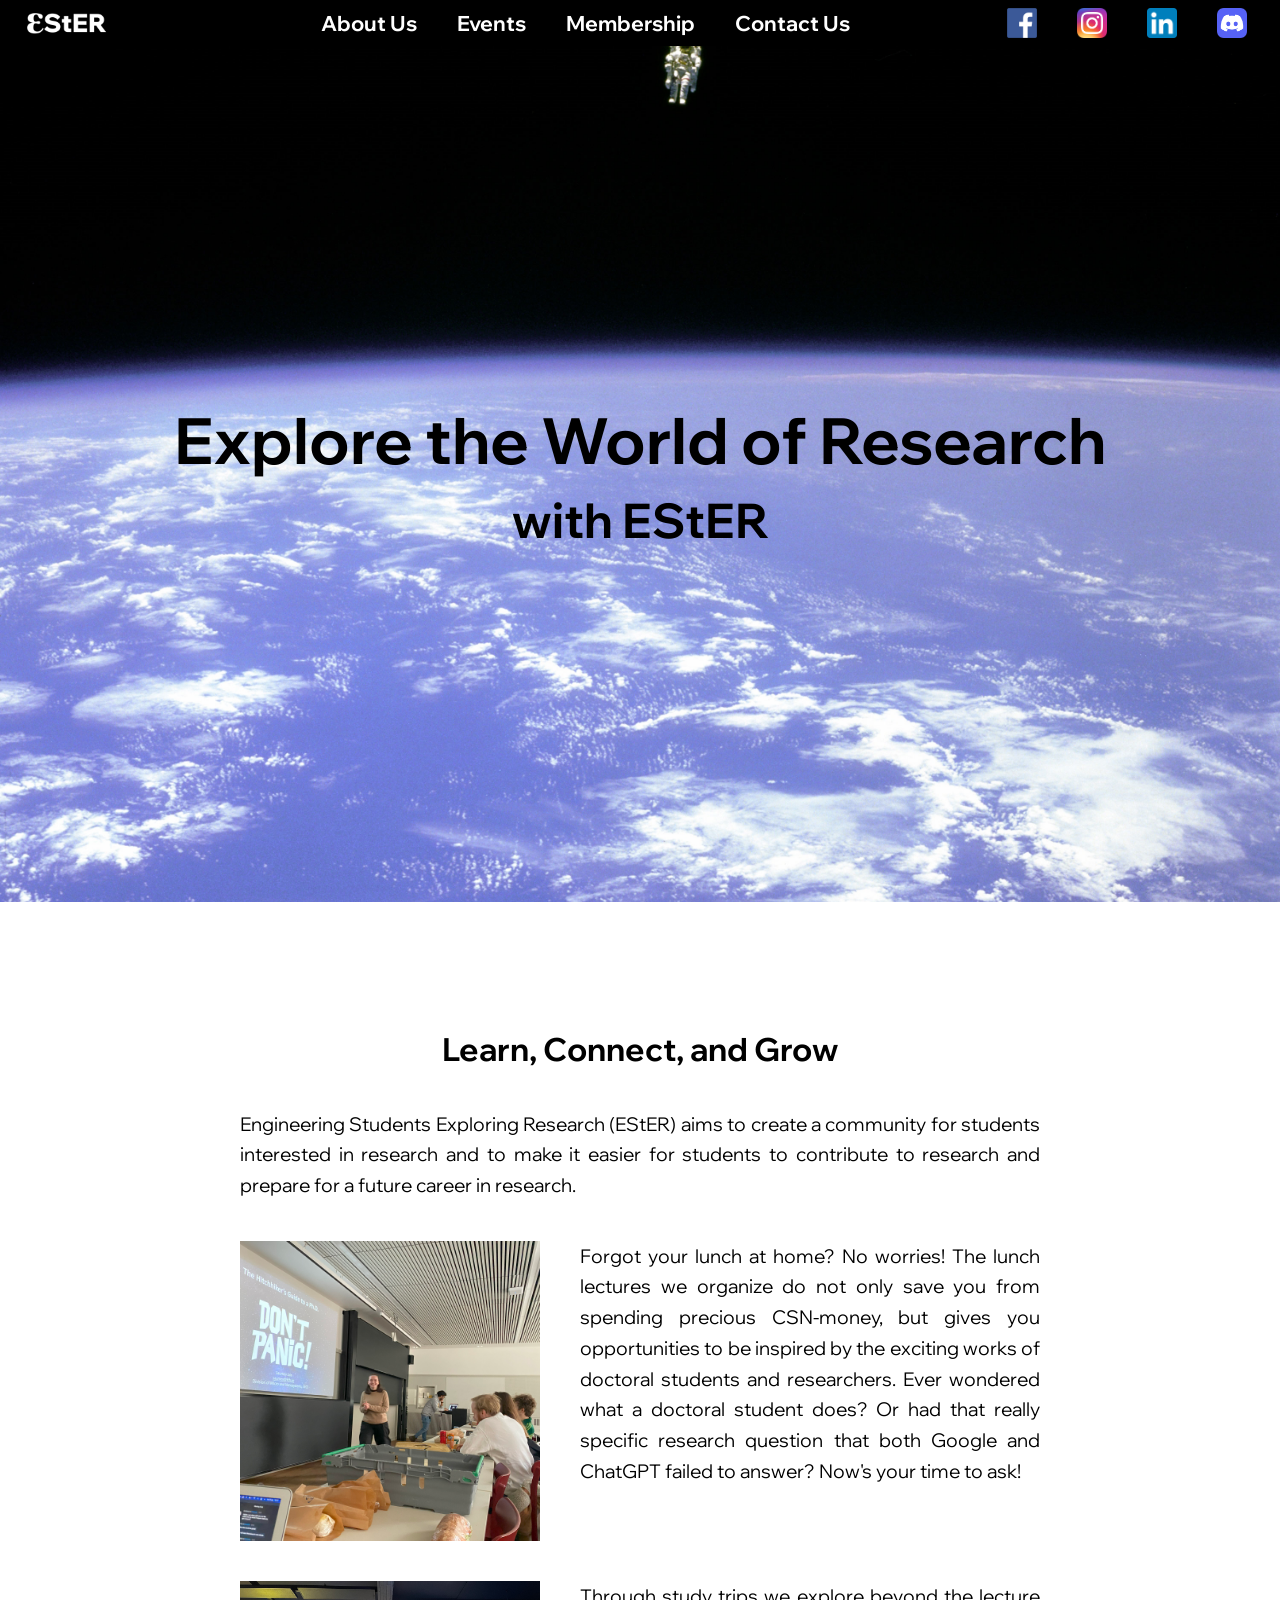
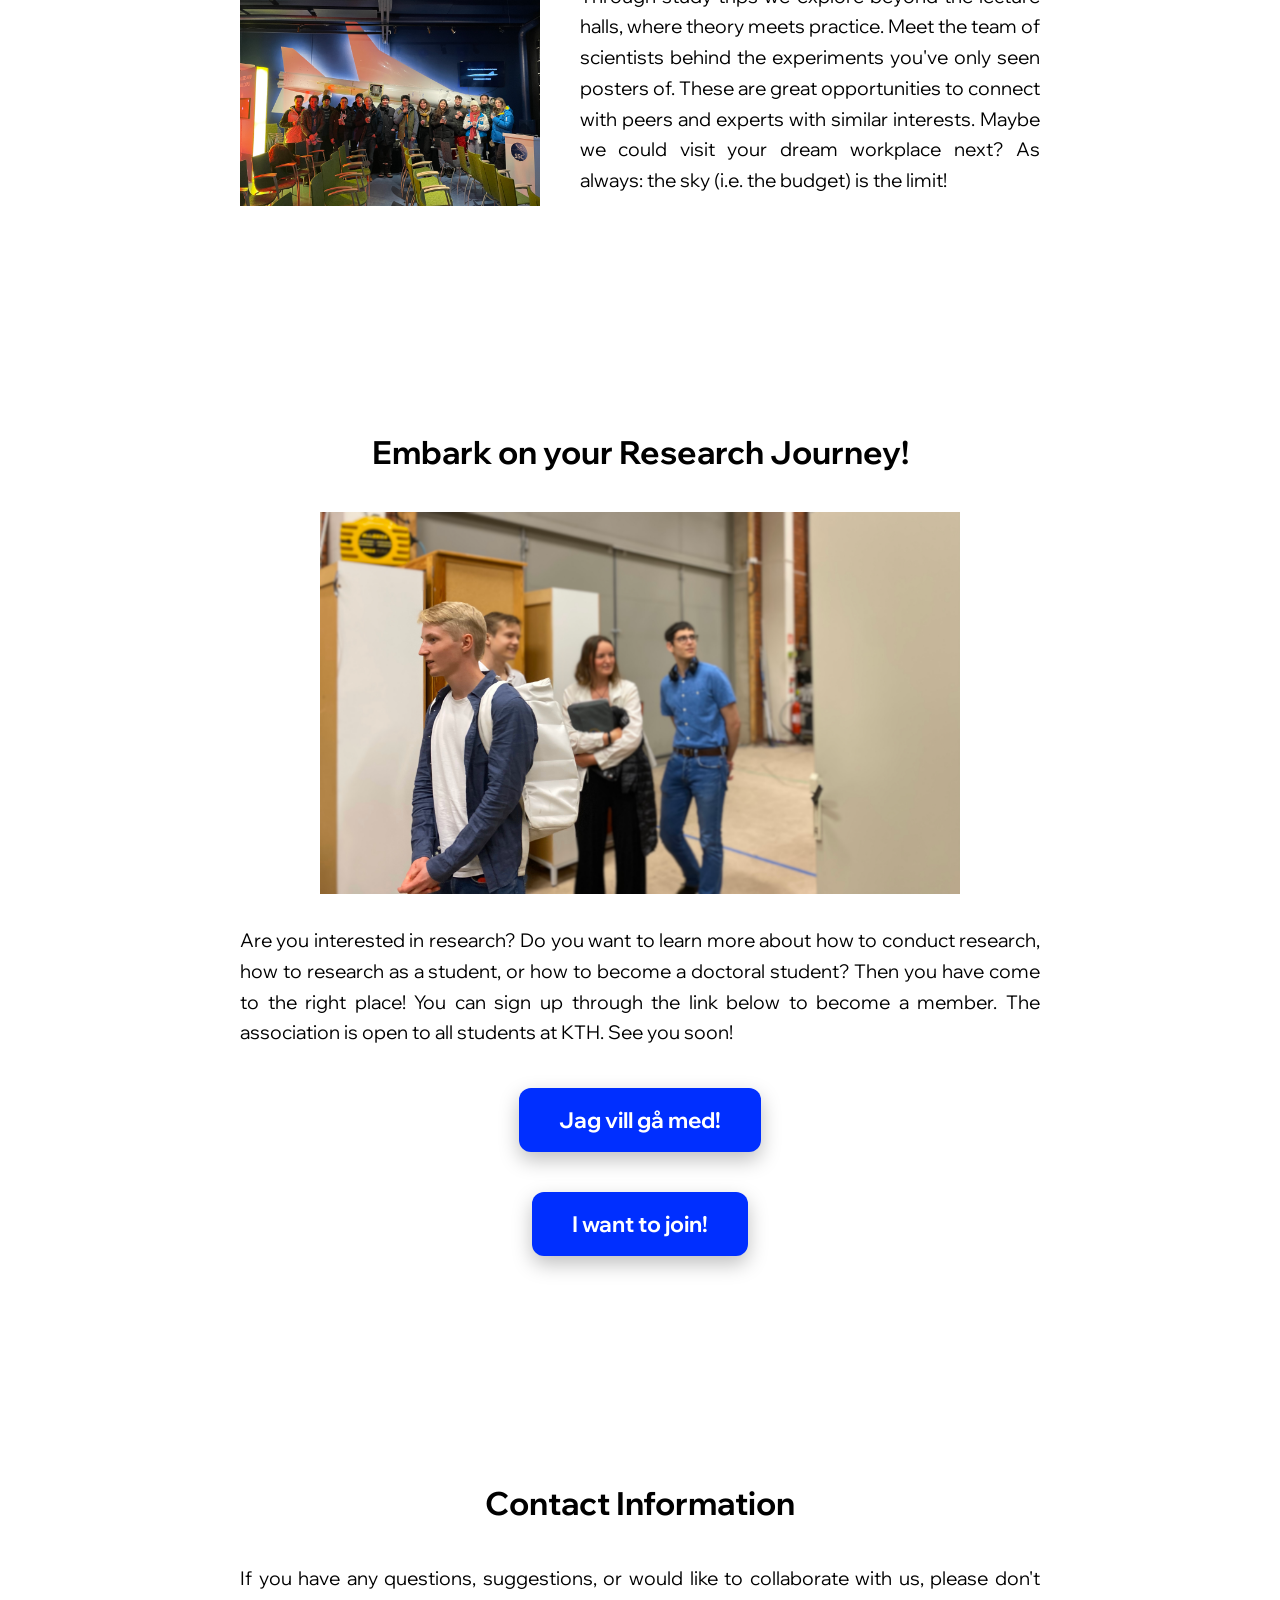
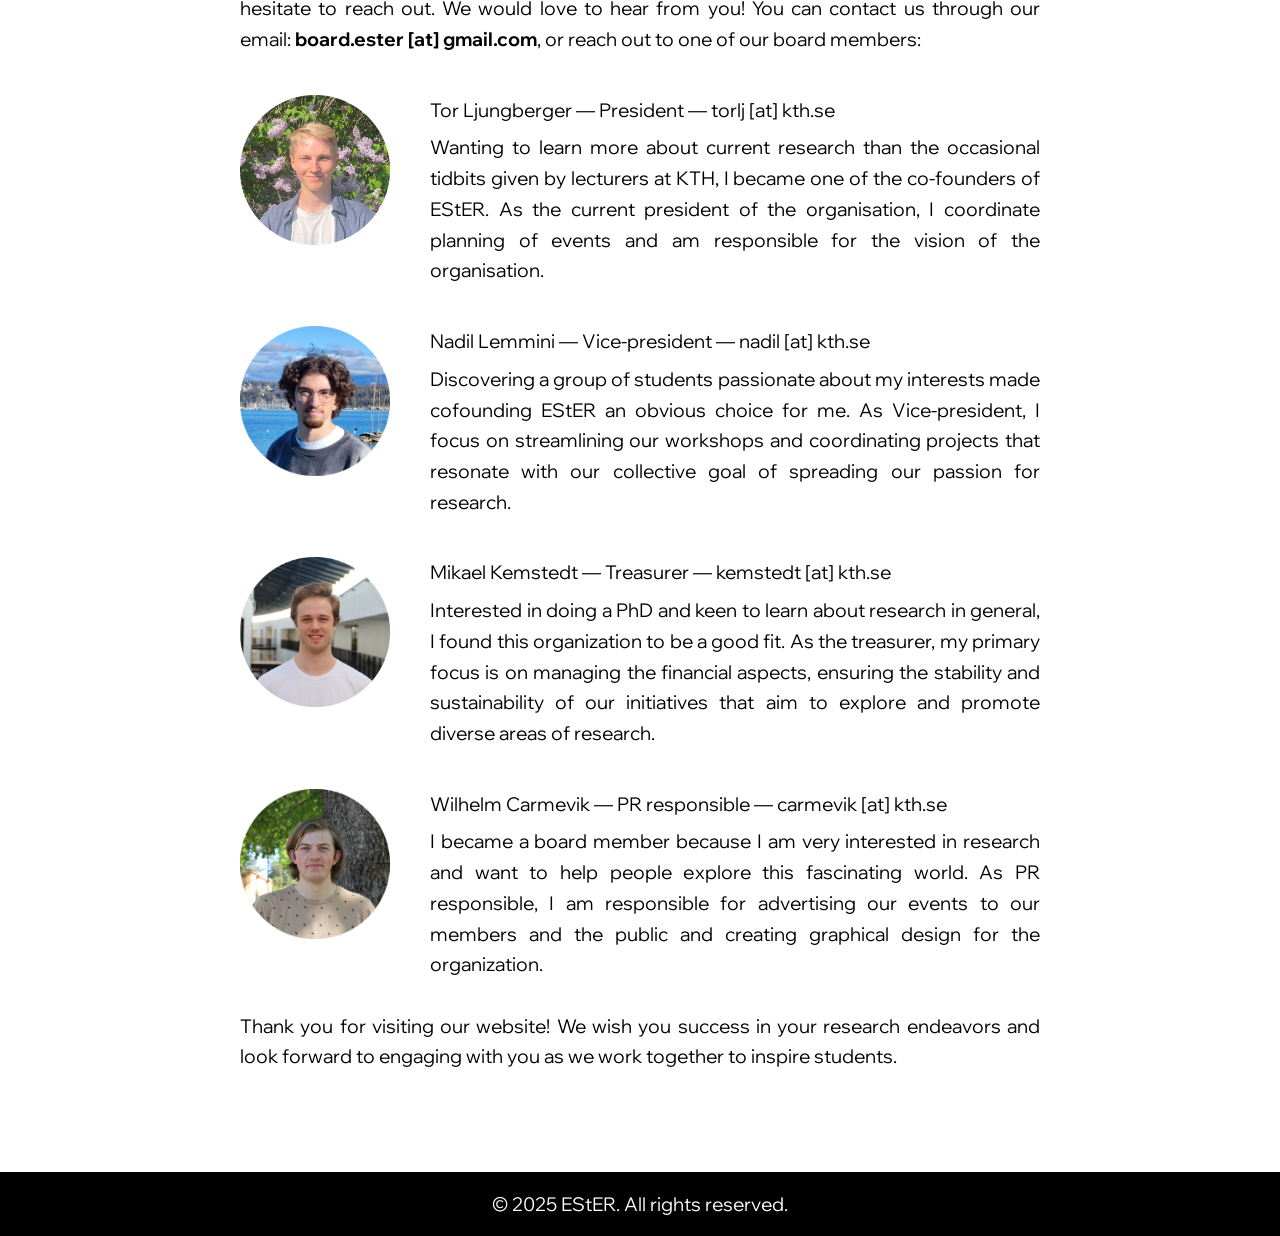
==== commit 6b891feb: "Typos" ====
--- a/index.html
+++ b/index.html
@@ -114,7 +114,7 @@
             <a
               href="https://ebas.ungaforskare.se/blimedlem/EStER"
               class="join-button"
-              >I want to join!</a
+              >Jag vill gå med!</a
             >
           </div>
           <div
--- a/css/base.css
+++ b/css/base.css
@@ -9,16 +9,15 @@
   font-family: "WixMadeforDisplay-VariableFont";
 }
 
-
 section {
-  padding: 100px 0;
+  padding: 100px 10px;
 }
 
 section h1 {
-  text-align: center; 
-  font-size: 64px; 
-  margin-top: 50px; 
-  margin-bottom: 50px; 
+  text-align: center;
+  font-size: 64px;
+  margin-top: 50px;
+  margin-bottom: 50px;
 }
 
 section h2 {
@@ -35,7 +34,6 @@
   text-align: justify;
 }
 
-
 footer {
   background-color: #000000;
   padding: 20px 0;
@@ -49,7 +47,6 @@
 }
 
 img {
-  max-width: 100%;
   height: auto;
   display: block;
-}+}
--- a/css/layout.css
+++ b/css/layout.css
@@ -7,8 +7,8 @@
   justify-content: center;
   flex-direction: column;
   text-align: center;
-  background-image: url("../assets/images/background.jpg"); 
-  background-size: cover; 
+  background-image: url("../assets/images/background.jpg");
+  background-size: cover;
   background-position: center;
 }
 
@@ -25,44 +25,30 @@
   text-align: center;
 }
 
-
 .image-text-container {
   display: flex;
   align-items: flex-start;
+  gap: 20px;
 }
 
 .image-text-container img {
   width: 300px;
-  margin-right: 20px; 
-  margin-top: 40px; 
-  gap: 20px;
+  margin-right: 20px;
+  margin-top: 40px;
 }
 
 .content-wrapper {
-  max-width: 800px; 
-  margin: 0 auto; 
+  max-width: 800px;
+  margin: 0 auto;
 }
 
 .image-text-container p {
   text-align: justify;
-  margin-top: 40px; 
+  margin-top: 40px;
 }
 
-/* Tablets & tiny computers */
-@media screen and (max-width: 1024px) {
-  .social-media-links {
-    display: flex
-    margin-left: 20px;
-  }
-
-  nav a {
-    font-size: 18px;
-  }
-}
-
-
 /* Mobile */
-@media screen and (max-width: 768px) {
+@media screen and (max-width: 1030px) {
   .header-container {
     padding: 0 15px;
     justify-content: space-between;
@@ -72,7 +58,7 @@
   }
 
   section {
-    padding: 80px 0;
+    padding: 80px 10px;
   }
 
   .hamburger {
@@ -82,16 +68,14 @@
     justify-content: space-between;
     cursor: pointer;
 
-    
     width: 30px;
     height: 25px;
   }
 
-  
   .hamburger div {
-    width: 25px; 
-    height: 3px;   
-    background-color: white; 
+    width: 25px;
+    height: 3px;
+    background-color: white;
     transition: all 0.3s ease;
   }
 
@@ -118,9 +102,9 @@
   }
 
   nav .social-media-links {
-    position: static; 
+    position: static;
     transform: none;
-    margin-top: 40px; 
+    margin-top: 40px;
 
     display: flex;
     justify-content: center;
@@ -128,7 +112,7 @@
     width: 100%;
     height: 5%;
   }
-  
+
   nav .social-media-links a {
     margin: 0;
     padding: 0;
@@ -138,20 +122,28 @@
   nav .social-media-links img {
     width: 100%;
     height: 100%;
-    display block;
+    display: block;
   }
 
-  .banner h1 { font-size: 2.5em; }
-  .banner h2 { font-size: 1.8em; }
-  section h1 { font-size: 36px; }
-  section p { text-align: left; }
+  .banner h1 {
+    font-size: 2.5em;
+  }
+  .banner h2 {
+    font-size: 1.8em;
+  }
+  section h1 {
+    font-size: 36px;
+  }
+  section p {
+    text-align: left;
+  }
 
   .image-text-container {
-      flex-direction: column;
-      align-items: center;
+    flex-direction: column;
+    align-items: center;
   }
   .image-text-container img {
-      width: 100%;
-      max-width: 300px;
+    width: 100%;
+    max-width: 300px;
   }
 }
--- a/css/styles.css
+++ b/css/styles.css
@@ -1,8 +1,3 @@
-
-#signin-container {
-  background-image: url("../assets/images/membership_button.jpg");
-}
-
 #signin-link {
   text-decoration: none; /* Optional: This will remove the underline from the link */
   color: rgb(
